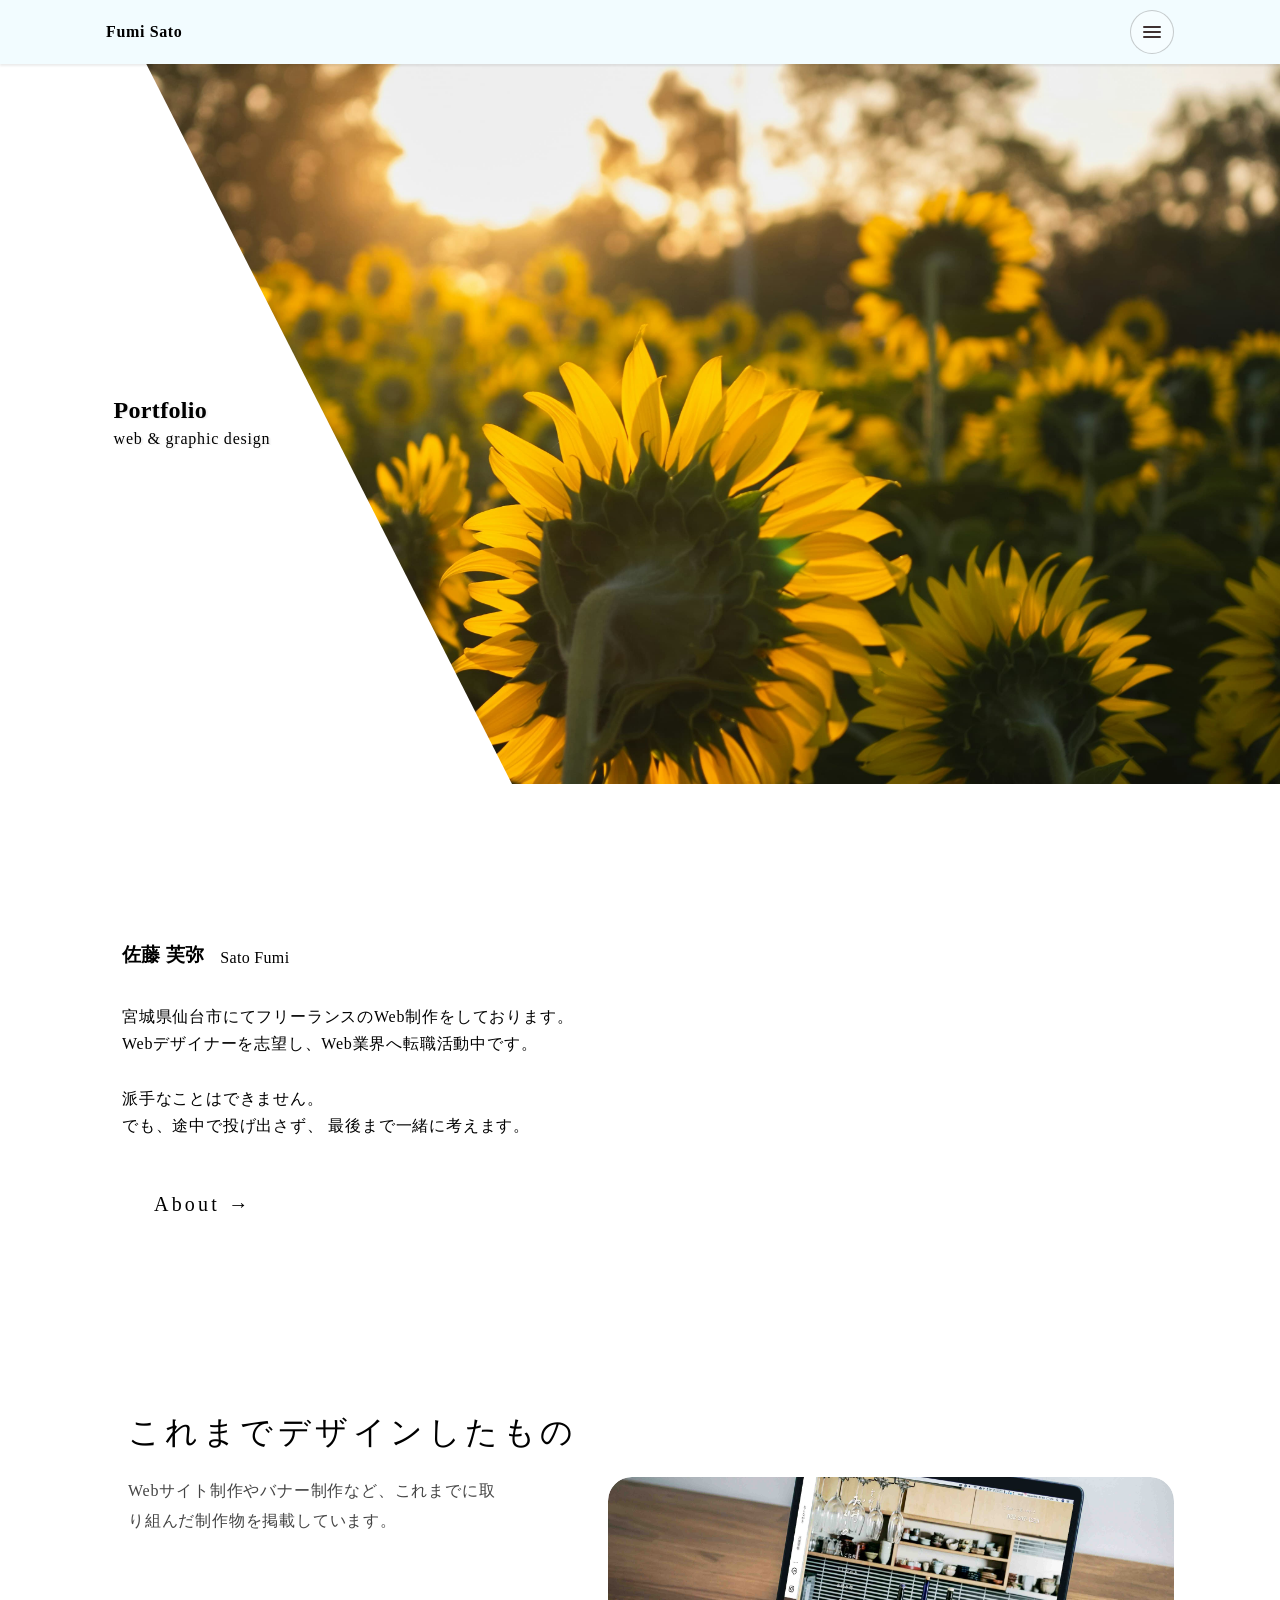
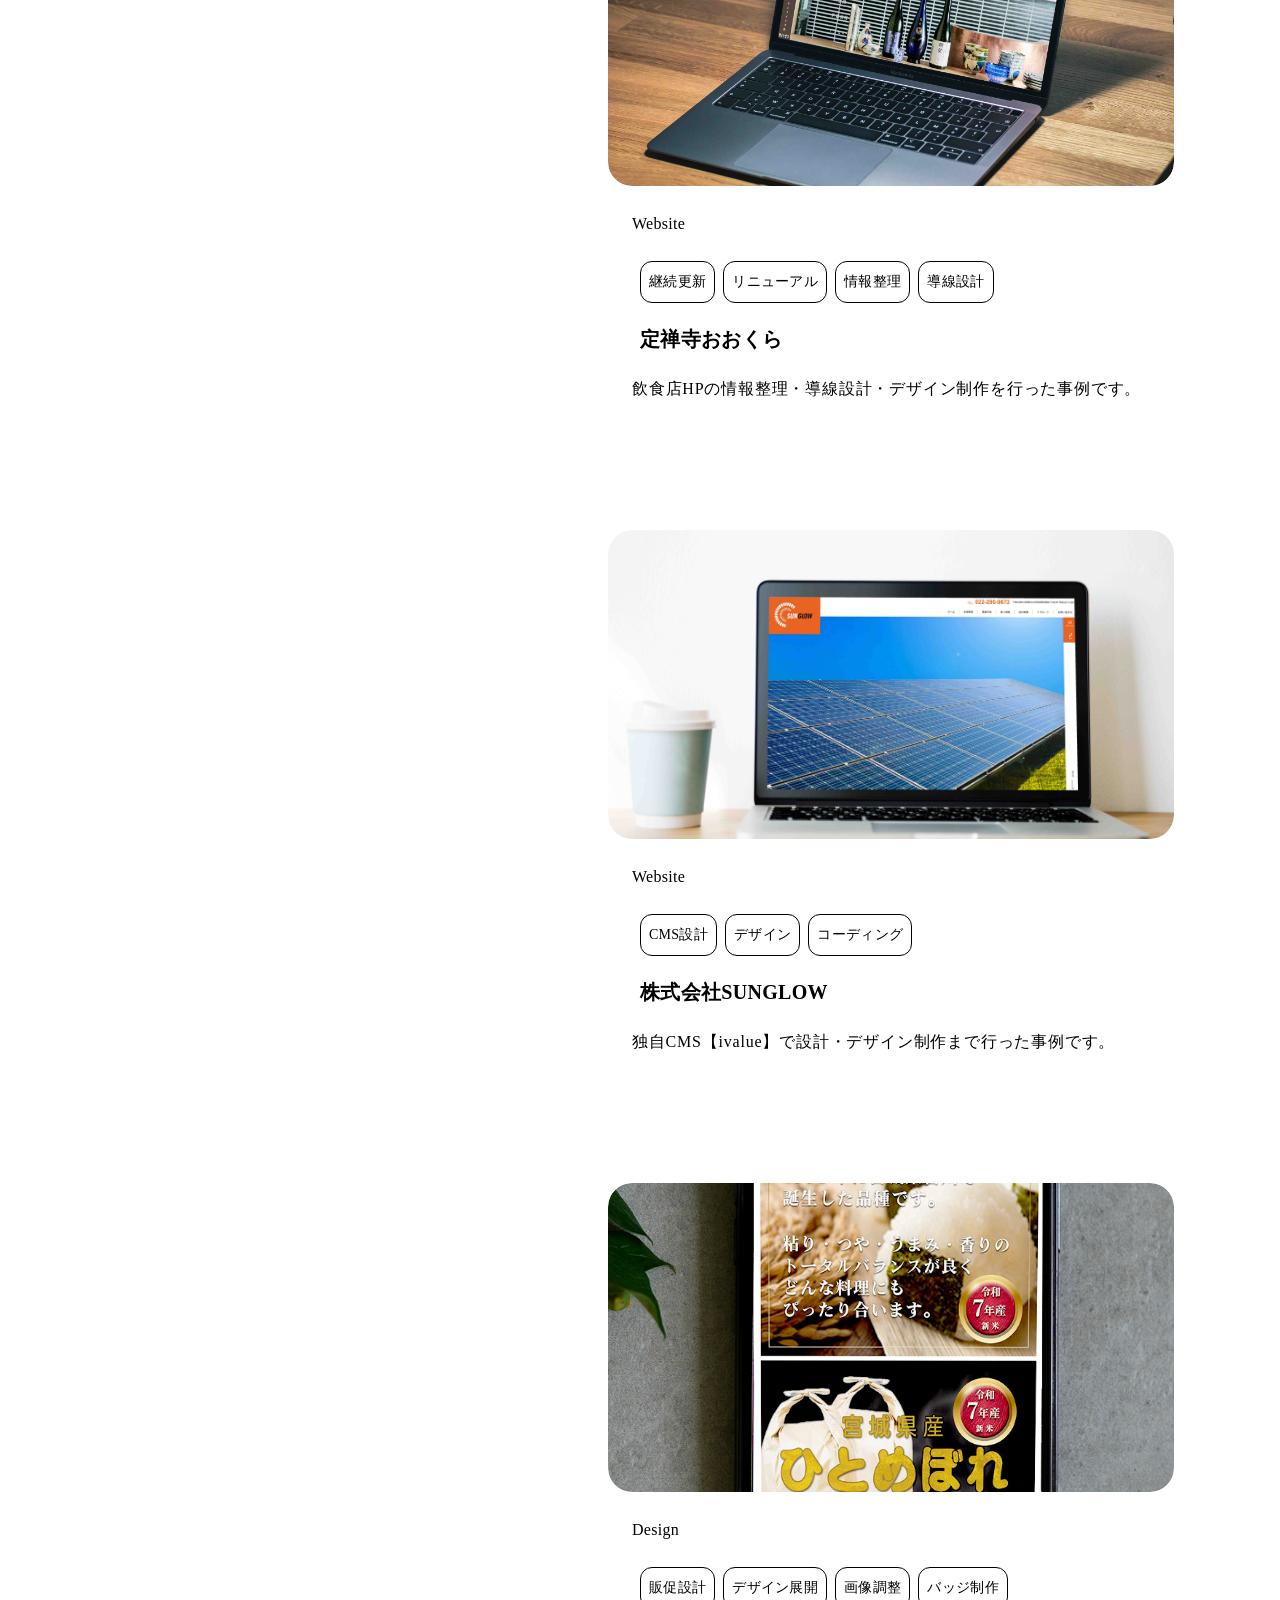
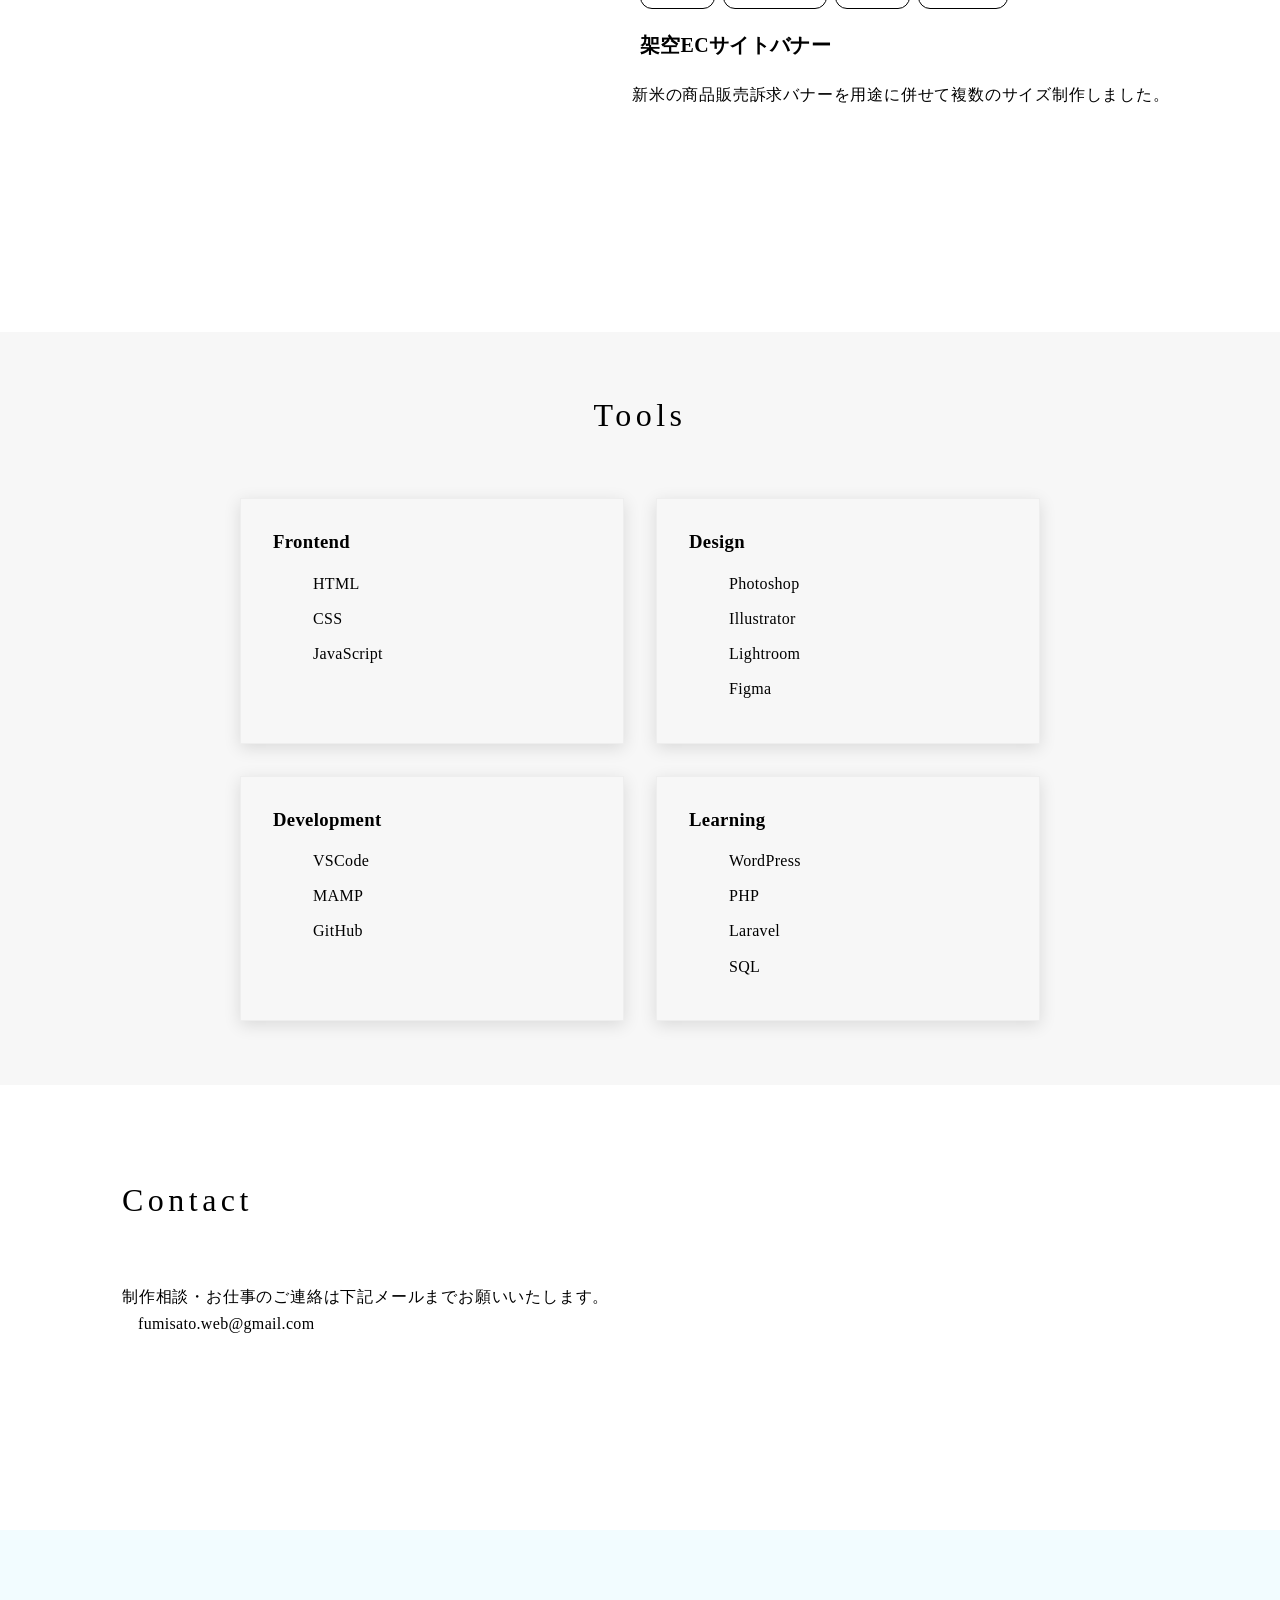
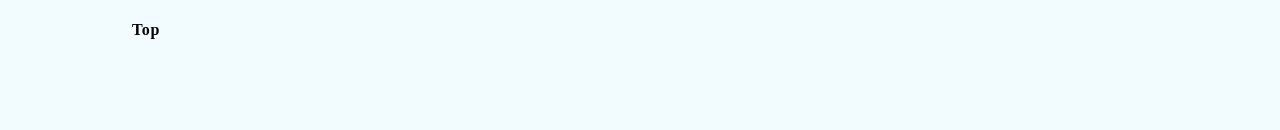
==== index.html @ 67df285d "20260405_feat_site-complete_review-phase" ====
<!DOCTYPE html>
<html>
  <head prefix="og: http://ogp.me">
    <meta charset="UTF-8" />
    <meta name="viewport" content="width=device-width, initial-scale=1" />

    <!-- OG -->
    <meta property="og:title" content="Fumi Sato | Portfolio" />
    <meta
      property="og:description"
      content="宮城県仙台市でフロントエンドを中心にWeb制作を行っています。HTML・CSS・JavaScriptによるサイト制作を承ります"
    />
    <meta property="og:type" content="website" />
    <meta property="og:image" content="https://example.com/img/ogp.jpg" />
    <meta property="og:url" content="https://example.com/" />
    <meta property="og:site_name" content="Fumi Sato Portfolio" />
    <meta property="og:locale" content="ja_JP" />

    <meta name="robots" content="index,follow" />
    <meta name="format-detection" content="telephone=no,address=no,email=no" />
    <meta http-equiv="X-UA-Compatible" content="IE=edge" />

    <!-- favicon -->
    <link
      rel="icon"
      type="image/png"
      sizes="32x32"
      href="/img/favicon-32.png"
    />
    <link
      rel="icon"
      type="image/png"
      sizes="48x48"
      href="/img/favicon-48.png"
    />
    <link
      rel="apple-touch-icon"
      sizes="180x180"
      href="/img/apple-touch-icon.png"
    />

    <!-- CSS -->
    <link rel="stylesheet" href="/shared/reset.css" />
    <link rel="stylesheet" href="/shared/common.css" />
    <link rel="stylesheet" href="/shared/style.css" />
    <link rel="stylesheet" href="/shared/about.css" />
    <link rel="stylesheet" href="/shared/work.css" />

    <title>Fumi Sato Portfolio | Web制作</title>
  </head>
  <body class>
    <!-- header -->
    <header class="header">
      <div class="container header__inner">
        <a class="header__name" href="/index.html">Fumi Sato</a>
        <button class="menu-btn" id="menuButton" aria-expanded="false">
          <span class="menu-icon" aria-hidden="true">
            <span></span><span></span><span></span>
          </span>
        </button>
      </div>
    </header>

    <div id="overlay" class="overlay" hidden></div>
    <nav id="siteDrawer" class="drawer" aria-hidden="true" hidden>
      <div class="drawer__title">Menu</div>
      <ul class="drawer__nav">
        <li><a href="/index.html">Top</a></li>
        <li><a href="/about.html">About</a></li>
        <li><a href="/index.html#works">Works</a></li>
        <li><a href="/index.html#tools">Tools</a></li>
        <li><a href="/index.html#contact">Contact</a></li>
        <li>
          <a
            href="https://github.com/Saf-sato/portfolio-site"
            target="_blank"
            rel="noreferrer"
            >GitHub</a
          >
        </li>
      </ul>
      <div class="drawer__meta">
        <a href="mailto:fumisato.web@gmail.com">fumisato.web@gmail.com</a>
      </div>
    </nav>

    <main>
      <!-- hero -->

      <section id="hero">
        <div class="hero__bg">
          <img
            class="parallax"
            data-animate="fade"
            src="/img/hero_1.jpg"
            alt=""
          />
        </div>

        <div class="hero__name" data-animate="fade">
          <h1>Portfolio</h1>
          <p>web & graphic design</p>
        </div>

        <div class="hero__script" aria-hidden="true">
          <svg
            class="hero__script-svg"
            viewBox="0 0 1200 260"
            xmlns="http://www.w3.org/2000/svg"
          >
            <path class="hero__script-path" d="YOUR_SVG_PATH" />
          </svg>
        </div>
      </section>
      <!-- <section id="hero">
        <div class="hero__bg">
          <img
            class="parallax"
            data-animate="fade"
            src="/img/hero_1.jpg"
            alt=""
          />
        </div>
        <div class="hero__name" data-animate="fade">
          <h1>Portfolio</h1>
          <p>web & graphic design</p>
          
        </div>
      </section> -->

      <!-- self -->
      <div class="container" data-animate="fade">
        <section id="self">
          <div class="self__name">
            <h3>佐藤 芙弥</h3>
            <span>Sato Fumi</span>
          </div>
          <div class="self__p">
            <div class="self__p1">
              <p>
                宮城県仙台市にてフリーランスのWeb制作をしております。<br />
                Webデザイナーを志望し、Web業界へ転職活動中です。
              </p>
            </div>
            <br />
            <div class="self__p2">
              <p>
                派手なことはできません。<br />でも、途中で投げ出さず、
                最後まで一緒に考えます。
              </p>
            </div>
            <a href="/about.html" class="next__button"
              ><span>About</span>
              <span class="next__button__arrow" aria-hidden="true"> →</span>
            </a>
          </div>
          <!-- <div class="self__area">
            <img class src="/img/self_1.jpg" alt="self" />
          </div> -->
        </section>
      </div>

      <!-- work -->
      <div class="container">
        <section id="works">
          <div class="works__inner">
            <div class="works__intro" data-animate="fade">
              <h2 class="works__title">これまで<br />デザインしたもの</h2>
              <p class="works__lead">
                Webサイト制作やバナー制作など、これまでに取り組んだ制作物を掲載しています。
              </p>
              <span class="works__span"></span>
              <!-- <a class="works__link" href="#">デザイン事例</a> -->
            </div>

            <div class="works__gallery">
              <div class="works__content" data-animate="fade">
                <a href="/works/hp-1.html" class="works__thumb"
                  ><div class="works__photo">
                    <img src="/img/works/hp-1_2.jpg" alt="thumbnailーhp-1" />
                  </div>
                </a>
                <div class="works__card">
                  <div>Website</div>
                  <ul>
                    <li>継続更新</li>
                    <li>リニューアル</li>
                    <li>情報整理</li>
                    <li>導線設計</li>
                  </ul>
                  <h3>定禅寺おおくら</h3>
                  <p>
                    飲食店HPの情報整理・導線設計・デザイン制作を行った事例です。
                  </p>
                </div>
              </div>

              <div class="works__content" data-animate="fade">
                <a href="/works/hp-2.html" class="works__thumb">
                  <div class="works__photo">
                    <img src="/img/works/hp-2_2.jpg" alt="thumbnailーhp-2" />
                  </div>
                </a>
                <div class="works__card">
                  <div>Website</div>
                  <ul>
                    <li>CMS設計</li>
                    <li>デザイン</li>
                    <li>コーディング</li>
                  </ul>
                  <h3>株式会社SUNGLOW</h3>
                  <p>
                    独自CMS【ivalue】で設計・デザイン制作まで行った事例です。
                  </p>
                </div>
              </div>

              <div class="works__content" data-animate="fade">
                <a href="/works/banner-1.html" class="works__thumb">
                  <div class="works__photo">
                    <img
                      src="/img/works/banner-1_5.jpg"
                      alt="thumbnailーbanner-1"
                    />
                  </div>
                </a>
                <div class="works__card">
                  <div>Design</div>

                  <ul>
                    <li>販促設計</li>
                    <li>デザイン展開</li>
                    <li>画像調整</li>
                    <li>バッジ制作</li>
                  </ul>
                  <h3>架空ECサイトバナー</h3>
                  <p>
                    新米の商品販売訴求バナーを用途に併せて複数のサイズ制作しました。
                  </p>
                </div>
              </div>
            </div>
          </div>
        </section>
      </div>
      <!-- tool -->
      <section id="tools" data-animate="fade">
        <h2 class="tools__title">Tools</h2>
        <ul class="tools__list">
          <li class="tools__item">
            <h3>Frontend</h3>
            <ul>
              <li>HTML</li>
              <li>CSS</li>
              <li>JavaScript</li>
            </ul>
          </li>

          <li class="tools__item">
            <h3>Design</h3>
            <ul>
              <li>Photoshop</li>
              <li>Illustrator</li>
              <li>Lightroom</li>
              <li>Figma</li>
            </ul>
          </li>

          <li class="tools__item">
            <h3>Development</h3>
            <ul>
              <li>VSCode</li>
              <li>MAMP</li>
              <li>GitHub</li>
            </ul>
          </li>

          <li class="tools__item">
            <h3>Learning</h3>
            <ul>
              <li>WordPress</li>
              <li>PHP</li>
              <li>Laravel</li>
              <li>SQL</li>
            </ul>
          </li>
        </ul>
      </section>
      <!-- ontact -->
      <div class="container" data-animate="fade">
        <section id="contact">
          <h2 class="contact__title">Contact</h2>
          <div class="contact__lead">
            <p>制作相談・お仕事のご連絡は下記メールまでお願いいたします。</p>
            <span></span>
            <a href="mailto:fumisato.web@gmail.com">fumisato.web@gmail.com</a>
          </div>
        </section>
      </div>
    </main>
    <!-- footer -->
    <footer id="footer">
      <div class="container footer__inner">
        <a class="header__name" href="#">Top</a>
      </div>
    </footer>
    <!-- JS -->
    <script src="https://ajax.googleapis.com/ajax/libs/jquery/3.7.1/jquery.min.js"></script>
    <script src="shared/main.js"></script>
  </body>
</html>
---- shared/common.css ----
/* ==================================
common
================================== */

a {
  color: inherit;
  text-decoration: none;
  text-underline-offset: 0.2em;
  transition: opacity 0.3s ease;
}

a:hover {
  opacity: 0.7;
}

:root {
  /* ------ Layout ------ */
  --container: 1100px;
  --gutter: 20px;

  /* ------ Color system ------ */
  --color-text: #444;
  --color-subtext: #666;
  --color-category: rgb(103, 103, 103);
  --color-bg: #ffffff;
  --color-footer: rgba(176, 235, 255, 0.166);
  --color-bg-shadow: rgba(0, 0, 0, 0.35);
  --color-bg-soft: #f7f7f7;
  --color-border: #2929293c;
  --color-accent: #4a80f6;
  --color-title: #f0f0f0;

  /* ------ Typography ------ */
  --fs-base: 16px;
  --lh-base: 1.7;
  --lh-tight: 1.2; /* 見出し用 */

  /* Font  scale */
  --fs-1: 12px;
  --fs-2: 14px;
  --fs-3: 16px;
  --fs-4: 20px;
  --fs-5: 24px;
  --fs-6: 32px;
  --fs-7: 40px;
  --fs-8: 48px;

  /* ------ Spacing scale ------ */
  --space-1: 8px;
  --space-2: 16px;
  --space-3: 24px;
  --space-4: 32px;
  --space-5: 48px;
  --space-6: 64px;
  --space-7: 80px;
  --space-8: 96px;
  --space-9: 160px;

  /* ------ Radius ------ */
  --radius-sm: 8px;
  --radius-md: 12px;
  --radius-lg: 24px;
  --radius-xl: 32px;

  /* ------ Shadow ----- */
  --shadow-sm: 0 2px 2px rgba(0, 0, 0, 0.08);
  --shadow-md: 0 5px 5px rgba(0, 0, 0, 0.08);
  --shadow-lg: 0 4px 16px rgba(0, 0, 0, 0.12);
  --shadow-xl: 0 5px 20px rgba(0, 0, 0, 0.24);
  --shadow-wh: 2px 1px 1px rgb(222 222 222 / 41%);
  /* ------ Z index ------ */
  --z-header: 50;
  --z-overlay: 80;
  --z-drawer: 90;
  --z-modal: 100;

  /* ------ Animation ------ */
  --drawer-w: min(78vw, 360px);
  --dur: 240ms; /* アニメーション時間（240ms） */
  --ease: cubic-bezier(0.2, 0.8, 0.2, 1);

  /* --- guide line --- */
  --guide-line: none;
  --guide-bg: none;
  /* --guide-line: rgb(54, 94, 180);
  --guide-bg: rgb(172, 240, 255); */
  /* border: solid 1px var(--guide-color); */
}

html {
  font-size: var(--fs-base);
  caret-color: transparent;
}

body {
  line-height: var(--lh-base);
  letter-spacing: 0.02em;
  -webkit-font-smoothing: antialiased;
}

section {
  margin-bottom: var(--space-8);
}

.container {
  width: min(100% - (var(--gutter) * 2), var(--container));
  margin-inline: auto;
  padding: 0 var(--space-2);
}

[class$="__title"] {
  font-weight: 100;
  font-size: var(--fs-6);
  letter-spacing: 0.14em;
  margin-bottom: var(--space-6);
}

h1,
h2,
h3,
h4 {
  line-height: var(--lh-tight);
  margin: 0;
}

p {
  margin: 0;
  letter-spacing: 0.05em;
}

img {
  box-shadow: var(--shadow-lg);
}

* {
  box-sizing: border-box;
}

#works,
#tools,
#contact {
  scroll-margin-top: var(--space-7);
}

/* ==================================
  Breakpoints
  Desktop First: 1024px / 768px
================================== */
/* --- タブレット: ～768px --- */
@media (max-width: 768px) {
  a {
    color: inherit;
    text-decoration: none;
    text-underline-offset: 0.2em;
    transition: opacity 0.3s ease;
  }

  a:hover {
    opacity: 0.7;
  }

  :root {
    /* ------ Layout ------ */
    --container: 100%;
    --gutter: 16px;

    /* ------ Color system ------ */
    --color-text: #444;
    --color-subtext: #666;
    --color-category: rgb(103, 103, 103);
    --color-bg: #ffffff;
    --color-footer: rgba(176, 235, 255, 0.166);
    --color-bg-shadow: rgba(0, 0, 0, 0.35);
    --color-bg-soft: #f7f7f7;
    --color-border: #2929293c;
    --color-accent: #4a80f6;
    --color-title: #f0f0f0;

    /* ------ Typography ------ */
    --fs-base: 16px;
    --lh-base: 1.7;
    --lh-tight: 1.2; /* 見出し用 */

    /* Font  scale */
    --fs-1: 12px;
    --fs-2: 14px;
    --fs-3: 16px;
    --fs-4: 20px;
    --fs-5: 24px;
    --fs-6: 32px;
    --fs-7: 40px;
    --fs-8: 48px;

    /* ------ Spacing scale ------ */
    --space-1: 8px;
    --space-2: 16px;
    --space-3: 24px;
    --space-4: 32px;
    --space-5: 48px;
    --space-6: 64px;
    --space-7: 80px;
    --space-8: 96px;
    --space-9: 160px;

    /* ------ Radius ------ */
    --radius-sm: 8px;
    --radius-md: 12px;
    --radius-lg: 24px;
    --radius-xl: 32px;

    /* ------ Shadow ----- */
    --shadow-sm: 0 2px 2px rgba(0, 0, 0, 0.08);
    --shadow-md: 0 5px 5px rgba(0, 0, 0, 0.08);
    --shadow-lg: 0 4px 16px rgba(0, 0, 0, 0.12);
    --shadow-xl: 0 5px 20px rgba(0, 0, 0, 0.24);
    /* ------ Z index ------ */
    --z-header: 50;
    --z-overlay: 80;
    --z-drawer: 90;
    --z-modal: 100;

    /* ------ Animation ------ */
    --drawer-w: min(78vw, 360px);
    --dur: 240ms; /* アニメーション時間（240ms） */
    --ease: cubic-bezier(0.2, 0.8, 0.2, 1);

    /* --- guide line --- */
    --guide-line: none;
    --guide-bg: none;
    /* --guide-line: rgb(54, 94, 180);
  --guide-bg: rgb(172, 240, 255); */
    /* border: solid 1px var(--guide-color); */
  }

  html {
    font-size: var(--fs-base);
    caret-color: transparent;
  }

  body {
    line-height: var(--lh-base);
    letter-spacing: 0.02em;
    -webkit-font-smoothing: antialiased;
  }

  section {
    margin-bottom: var(--space-8);
  }

  .container {
    margin-inline: auto;
    width: min(100% - (var(--gutter) * 2), var(--container));
    padding: 0;
  }

  h1,
  h2,
  h3,
  h4 {
    line-height: var(--lh-tight);
    margin: 0;
  }

  p {
    margin: 0;
    letter-spacing: 0.05em;
  }

  img {
    box-shadow: var(--shadow-lg);
  }

  * {
    box-sizing: border-box;
  }

  #works,
  #tools,
  #contact {
    scroll-margin-top: var(--space-7);
  }
}

/* ==================================
common next,back__button
================================== */
.next__button {
  display: flex;
  inline-size: max-content;
  /* margin: 0 auto;   真ん中寄せ解除  */
  align-items: center;
  gap: var(--space-1);
}

.next__button:hover {
  opacity: 0.7;
}

.next__button__arrow {
  display: inline-block;
  transition: transform 0.3s ease;
}

.next__button:hover .next__button__arrow {
  transform: translateX(4px);
}

.back__button {
  display: flex;
  inline-size: max-content;
  margin: 0 auto;
  align-items: center;
  gap: var(--space-1);
}

.back__button:hover {
  opacity: 0.7;
}

.back__button__arrow {
  display: inline-block;
  transition: transform 0.3s ease;
}

.back__button:hover .back__button__arrow {
  transform: translateX(-4px);
}

/* ==================================
common data-animate="fade"
================================== */

@keyframes fadeIn {
  from {
    opacity: 0;
    transform: translateY(0);
  }
  to {
    opacity: 1;
    transform: translateY(0);
  }
}

[data-animate="fade"] {
  opacity: 0;
  transition: opacity 1s ease;
  animation: fadeIn linear;
  animation-timeline: view();
  animation-range: entry 0% cover 35%;
  /* 先に出したい要素向け数値 →0% cover 10%;*/
}

[data-animate="fade"].is__show {
  opacity: 1;
}
/* ==================================
common --page-animation
================================== */

/* ==================================
header
================================== */
/* --- Header --- */
.header {
  position: sticky;
  top: 0;
  z-index: 50;
  background: rgba(176, 235, 255, 0.166);
  backdrop-filter: blur(10px);
  box-shadow: var(--shadow-sm);
}
.header__inner {
  display: flex;
  align-items: center;
  justify-content: space-between;
  height: var(--space-6);
}
.header__name {
  font-weight: 600;
  letter-spacing: 0.04em;
}

/* --- Hamburger button --- */
.menu-btn {
  display: inline-grid;
  place-items: center;
  width: 44px;
  height: 44px;
  border: 1px solid var(--color-border);
  border-radius: 100%;
  background: rgba(255, 255, 255, 0.3);
  cursor: pointer;
}

.menu-icon {
  position: relative;
  width: 18px;
  height: 12px;
}
.menu-icon span {
  position: absolute;
  left: 0;
  width: 100%;
  height: 2px;
  background: #3e3131;
  border-radius: 2px;
  transition: transform var(--dur) var(--ease), top var(--dur) var(--ease),
    opacity var(--dur) var(--ease);
}
.menu-icon span:nth-child(1) {
  top: 0;
}
.menu-icon span:nth-child(2) {
  top: 5px;
}
.menu-icon span:nth-child(3) {
  top: 10px;
}

/* --- Open state: hamburger -> X --- */
.is-open .menu-icon span:nth-child(1) {
  top: 5px;
  transform: rotate(45deg);
}
.is-open .menu-icon span:nth-child(2) {
  opacity: 0;
}
.is-open .menu-icon span:nth-child(3) {
  top: 5px;
  transform: rotate(-45deg);
}

/* --- Overlay --- */
.overlay {
  position: fixed;
  inset: 0;
  background: rgba(0, 0, 0, 0.35);
  opacity: 0;
  pointer-events: none;
  transition: opacity var(--dur) var(--ease);
  z-index: 80;
}
.overlay.is-open {
  opacity: 1;
  pointer-events: auto;
}

/* --- Drawer --- */
.drawer {
  display: flex;
  flex-direction: column;
  position: fixed;
  top: 0;
  right: 0;
  height: 100dvh;
  width: var(--drawer-w);
  background: #fff;
  transform: translateX(100%);
  transition: transform var(--dur) var(--ease);
  z-index: 90;
  padding: 20px 18px;
  gap: 18px;
}
.drawer.is-open {
  transform: translateX(0);
}
.drawer__title {
  color: rgba(0, 0, 0, 0.6);
}
.drawer__nav {
  display: grid;
  gap: 10px;
  padding: 0;
  margin: 0;
  list-style: none;
}
.drawer__nav a {
  display: block;
  padding: 10px 10px;
  border-radius: 12px;
}
.drawer__nav a:hover {
  background: rgba(0, 0, 0, 0.04);
}
.drawer__meta {
  margin-top: auto;
  padding-top: 14px;
  display: grid;
  gap: 10px;
  font-size: 14px;
  color: rgba(0, 0, 0, 0.75);
}

/* --- Scroll lock --- */
body.is-locked {
  overflow: hidden;
}

/* ==================================
footer
================================== */
#footer {
  display: block;
  position: relative;
  background: var(--color-footer);
  top: var(--space-9);
  margin: 0 auto;
  padding: 0 var(--space-8);
}
.footer__inner {
  display: flex;
  align-items: center;
  justify-content: space-between;
  height: 200px;
}
.footer__name {
  font-weight: 600;
  letter-spacing: 0.04em;
}
/* ====== タブレット: ～768px ====== */
@media (max-width: 768px) {
}
/* ====== モバイル横: ～480px ====== */
@media (max-width: 480px) {
  #footer {
    padding: 0 var(--space-3);
  }
}
---- shared/style.css ----
/* ==================================
hero
================================== */
#hero {
  position: relative;
  height: 80vh;
  overflow: hidden;
  clip-path: border-box;
  margin-bottom: calc(var(--space-8) + var(--space-6));
}

.hero__bg {
  position: absolute;
  inset: 0;
  z-index: -1;
}

.hero__bg img {
  width: 100%;
  height: 100%;
  object-fit: cover;
  /* hero画像の差替時：位置調整項目 */
  object-position: calc(100% - 0px) calc(55% - 10px);
  clip-path: polygon(0 -40%, 100% 0%, 100% 100%, 40% 100%);
}

.hero__name {
  position: absolute;
  mix-blend-mode: soft-light;
  top: 50%;
  left: 15%;
  transform: translate(-50%, -50%);
  text-shadow: var(--shadow-wh);
}

/* ====== タブレット: ～768px ====== */
@media (max-width: 768px) {
  .hero__name {
    left: 22%;
  }
}
/* ====== モバイル横: ～480px ====== */
@media (max-width: 480px) {
  .hero__name {
    left: 30%;
  }
}
/* ====== モバイル縦: ～360px ====== */
@media (max-width: 360px) {
  .hero__name {
    left: 30%;
  }
}

/* ==================================
self
================================== */
#self {
  position: relative;
  width: 100%;
  margin-bottom: calc(var(--space-8) + var(--space-6));
  padding: 0 var(--space-2);
}

.self__name {
  display: flex;
  margin-bottom: var(--space-4);
}
.self__name span {
  margin-left: var(--space-2);
}

.self__p {
  margin-bottom: var(--space-6);
}
.self__p a {
  display: block;
  position: relative;
  letter-spacing: 0.16em;
  font-size: var(--fs-4);
  left: var(--space-4);
  margin-top: var(--space-5);
}

.self__space {
  margin-bottom: var(--space-4);
}

.self__area {
  position: relative;
}
.self__area img {
  object-fit: cover;
  width: 100%;
  height: 40vh;
  border-radius: var(--radius-lg);
  box-shadow: var(--shadow-md);
}
/* .self__p {
  letter-spacing: 0.2rem;
} */

/* ====== タブレット: ～768px ====== */
@media (max-width: 768px) {
  #self {
    padding: 0 var(--space-6);
  }
}
/* ====== モバイル横: ～480px ====== */
@media (max-width: 480px) {
  #self {
    padding: 0 var(--space-1);
  }
}
/* ====== モバイル縦: ～360px ====== */
@media (max-width: 360px) {
}
/* ==================================
work
================================== */
#works {
  display: block;
  top: var(--space-5);
}

.works__inner {
  display: grid;
  grid-template-columns: 44% minmax(0, 1fr);
  align-items: start;
  border: solid 1px var(--guide-line);
}

/* --- PC left sticky --- */
.works__intro {
  position: sticky;
  top: var(--space-8);
  animation-range: entry 0% cover 10%;
  /* works__galleryとの幅を要調整 */
  margin-top: var(--space-4);
  left: 10vw;
  z-index: 10;
  isolation: isolate;
}

.works__title {
  padding: 0;
  border: solid 1px var(--guide-line);
  margin: 0;
  white-space: nowrap;
}
.works__title br {
  display: none;
}

.works__lead {
  display: block;
  font-size: calc(4px+ (var(--space-1)));
  line-height: 1.9;
  color: var(--color-text);
  margin-top: var(--space-3);
  border: solid 1px var(--guide-line);
  padding-right: var(--space-8);
}

/* デザイン事例 */
/* .works__link {
  display: inline-flex;
  align-items: center;
  width: fit-content;
  font-size: var(--fs-2);
  line-height: 1;
  text-decoration: none;
  color: inherit;
  padding-bottom: 4px;
  border-bottom: 1px solid #111;
} */

/* --- PC right  --- */
.works__gallery {
  position: relative;
  display: grid;
  grid-template-rows: repeat(4, auto);
  column-gap: 1.5em;
  gap: var(--space-6);
  margin-top: var(--space-8);
  margin-left: var(--space-4);
  z-index: 1;
}

.works__content {
  box-sizing: border-box;
  border: solid 1px var(--guide-line);
  margin-bottom: var(--space-6);
}

.works__thumb {
  display: block;
  text-decoration: none;
  color: inherit;
  font-size: var(--fs-2);
  line-height: 1.6;
}
.works__photo {
  width: 100%;
  overflow: hidden;
  border-radius: var(--radius-lg);
}
.works__content img {
  object-position: center;
  object-fit: cover;
  overflow: hidden;
  margin: 0 auto;
  box-shadow: var(--shadow-md);
  border-radius: var(--radius-lg);
  transition: transform 0.5s ease, opacity 0.4s ease;
  aspect-ratio: 550 / 300;
  width: 100%;
}
.works__photo img {
  width: 100%;
  height: 100%;
  display: block;
  object-fit: cover;
  object-position: center;
  box-shadow: var(--shadow-md);
  transition: transform 0.5s ease, opacity 0.4s ease;
}
.works__content span {
  display: block;
  height: var(--space-4);
}

.works__content a:hover img {
  opacity: 1;
}

.works__card {
  display: flex;
  flex-direction: column;
  position: relative;
  gap: var(--space-3);
  margin-left: var(--space-3);
  margin-top: var(--space-3);
  border: solid 1px var(--guide-line);
}

.works__card h3 {
  font-size: var(--fs-4);
  margin-left: var(--space-1);
}

.works__card ul {
  font-size: var(--fs-2);
  display: flex;
  list-style: none;
  margin: 0;
  padding: 0;
}
.works__card li {
  padding: var(--space-1);
  margin-left: var(--space-1);
  border: solid 1px;
  border-radius: var(--radius-md);
  display: block;
  width: max-content;
}

/* ====== タブレット: ～768px ====== */
@media (max-width: 768px) {
  .works__inner {
    display: flex;
    grid-template-columns: none;
    flex-direction: column;
    align-items: center;
  }
  .works__intro {
    position: inherit;
    display: contents;
  }
  .works__title {
    white-space: break-spaces;
  }
  .works__lead {
    padding-right: 0;
  }
  .works__span {
    display: block;
    margin-bottom: var(--space-6);
  }

  /* --- PC right  --- */
  .works__gallery {
    margin-left: 0;
    margin-top: var(--space-5);
  }
  .works__content img {
    max-height: 300px;
  }
  .works__card {
    padding-right: var(--space-3);
  }
}

/* ====== モバイル横: ～480px ====== */
@media (max-width: 480px) {
  .works__inner {
    display: flex;
    grid-template-columns: none;
    flex-direction: column;
    align-items: baseline;
  }
  .works__title br {
    display: block;
  }
  .works__gallery {
    margin: 0 auto;
    margin-left: 0;
    gap: var(--space-8);
  }
  .works__card li {
    padding: 4px;
    border-radius: var(--radius-sm);
  }
  .works__card ul {
    display: grid;
    grid-template-columns: minmax(70px, 1fr) minmax(80px, 3fr);
    justify-items: baseline;
    gap: 4px 8px;
    padding: 0;
    margin: 0;
    list-style: none;
  }
  .works__thumb {
    margin: 0 var(--space-2);
  }
  .works__content {
    margin-bottom: 0;
  }
}

/* ====== モバイル縦: ～360px ====== */
@media (max-width: 360px) {
  .works__photo {
    width: 100%;
    aspect-ratio: 4 / 3;
    overflow: hidden;
    border-radius: 12px;
  }

  .works__photo img {
    width: 100%;
    height: 100%;
    display: block;
    object-fit: cover;
  }

  .works__card ul {
  }
  .works__card li {
    padding: 4px;
  }
}

/* ===============================
Tools
=============================== */
#tools {
  background-color: var(--color-bg-soft);
  padding: var(--space-6) 0;
  display: block;
}

.tools__list {
  display: grid;
  grid-template-columns: repeat(2, 1fr);
  gap: var(--space-4);
  max-width: 800px;
  margin: 0 auto;
  padding: 0;
  list-style: none;
}

.tools__title {
  text-align: center;
  animation-range: entry 0% cover 10%;
}

.tools__item {
  border: 1px solid #eee;
  box-shadow: var(--shadow-lg);
  padding: var(--space-4);
}

.tools__item h3 {
  font-weight: 600;
  margin-bottom: var(--space-2);
}

.tools__item ul {
  list-style: none;
}

.tools__item li {
  margin-bottom: var(--space-1);
}
/* ====== タブレット: ～768px ====== */
@media (max-width: 768px) {
  .tools__list {
    margin: 0 auto;
    min-width: 300px;
    padding: 0 var(--space-4);
  }
}
/* ====== モバイル横: ～480px ====== */
@media (max-width: 480px) {
  .tools__list {
    display: flex;
    flex-direction: column;
    gap: var(--space-3);
    margin: 0 auto;
    padding: var(--space-5);
  }
  .tools__item ul {
    padding-left: var(--space-1);
  }

  .tools__item h3,
  .tools__item li {
    margin-left: var(--space-3);
  }
}

/* ==================================
contact
================================== */
#contact {
  padding: 0 var(--space-2);
  margin-bottom: var(--space-4);
}
.contact__lead a {
  position: relative;
  left: var(--space-2);
}

/* ====== タブレット: ～768px ====== */
@media (max-width: 768px) {
  #contact {
    margin: 0 auto;
    min-width: 300px;
    padding: 0 var(--space-4);
  }
}
---- shared/about.css ----
/* ==================================
about
================================== */

#about {
  position: relative;
  overflow: hidden;
  margin-top: var(--space-9);
}
.about__title {
  border: solid 1px var(--guide-line);
  text-align: center;
}

.about__bg {
  display: grid;
  max-height: max-content;
  padding-bottom: calc(var(--space-6) + var(--space-9));
  border: solid 1px var(--guide-line);
  gap: var(--space-3);
  grid-auto-flow: column;
  justify-content: space-evenly;
}

.about__bg img {
  position: relative;
  box-shadow: var(--shadow-md);
  border-radius: var(--radius-sm);
  border: solid 1px var(--guide-line);
  width: 330px;
  max-height: 400px;
  object-fit: cover;
}

.about__name {
  display: block;
  padding: 0 var(--space-4);
  text-align: -webkit-auto;
  /* __title css引用 */
  font-weight: 100;
  font-size: var(--fs-6);
  letter-spacing: 0.14em;
  margin-bottom: var(--space-4);
}

.about__p {
  display: block;
  padding: 0 var(--space-4);
  margin-bottom: var(--space-7);
  text-align: -webkit-auto;
}

.about__p p {
  line-height: 1.9; /*!! */
}
.about__area {
  position: relative;
  overflow: hidden;
  min-height: 35vh;
  width: 100%;
  margin-top: var(--space-9);
}

.about__area img {
  position: absolute;
  bottom: -15%;
  left: 0;
  width: 100%;
  height: 160%;
  object-fit: cover;
  transform: translateY(0);
  will-change: transform;
}

.about__i {
  display: block;
  padding: 0 var(--space-4);
  margin: 0 var(--space-4);
  margin-top: var(--space-9);
  margin-bottom: var(--space-7);
  text-align: -webkit-auto;
}
.about__like {
  text-align: justify;
  /* __title css引用 */
  font-weight: 100;
  font-size: var(--fs-6);
  letter-spacing: 0.14em;
  margin-bottom: var(--space-4);
}
/* like images */
.about__list {
  display: grid;
  grid-auto-flow: dense;
  grid-template-columns: repeat(3, 1fr);
  max-width: 1300px;
  gap: var(--space-3);
  margin-inline: auto;
  padding: 0 var(--space-6);
}

.about__item {
  position: relative;
  overflow: hidden;
}
.about__item img {
  display: block;
  width: 100%;
  height: 100%;
  object-fit: cover;
}

/* overlay */
.about__overlay {
  position: absolute;
  inset: 0;
  display: grid;
  place-items: center;
  font-size: var(--fs-7);
  font-weight: 200;
  letter-spacing: var(--fs-2);
  background: var(--color-bg-shadow);
  color: var(--color-title);
  padding: var(--space-2);
  opacity: 0;
  transition: opacity 0.3s ease;
}

.about__item:hover .about__overlay {
  opacity: 1;
}

/* image size */
.square {
  grid-column: span 1;
  grid-row: span 1;
}

/* 1 × 2 */
.portrait {
  grid-column: span 1;
  grid-row: span 2;
}

/* 2 × 1 */
.landscape {
  grid-column: span 2;
  grid-row: span 1;
}

/* 2 × 2 */
.large {
  grid-column: span 1;
  grid-row: span 2;
}

/* ====== タブレット: ～768px ====== */
@media (max-width: 768px) {
  .about__name {
    padding: 0 var(--space-4);
    margin-bottom: var(--space-4);
  }

  .about__like {
    text-align: justify;
  }

  .about__overlay {
    font-size: var(--fs-4);
    font-weight: 200;
    letter-spacing: var(--fs-1);
  }
}

/* ====== モバイル横: ～480px ====== */
@media (max-width: 480px) {
  .about__name {
    padding: 0 var(--space-2);
  }
  .about__p {
    padding: 0 var(--space-2);
  }
  .about__i {
    margin: 0 0;
    margin-top: var(--space-9);
    margin-bottom: var(--space-7);
  }
  .about__list {
    gap: var(--space-2);
    padding: 0 var(--space-2);
  }
  .about__overlay {
    font-weight: 200;
    letter-spacing: 0.3em;
    padding: var(--space-1);
  }
}
/* ====== モバイル縦: ～360px ====== */
@media (max-width: 360px) {
}
---- shared/work.css ----
/* ==================================
work --wrapper 
================================== */
#work {
  position: relative;
  overflow: hidden;
  margin-top: var(--space-9);
  margin-bottom: var(--space-6);
}
#work span {
  display: block;
  height: var(--space-6);
  border: solid 1px var(--guide-line);
}

/* --- overview --- */
.work__wrapper {
  display: flex;
  justify-content: space-around;
  gap: var(--space-7);
  border: solid 1px var(--guide-line);
}

.work__left img {
  display: block;
  margin-inline: auto;
  box-shadow: none;
  min-width: 500px;
  border-radius: var(--radius-md);
}
.work__left h2 {
  text-align: center;
}

.work__right {
  min-width: 400px;
  padding-right: var(--space-3);
}
.work__right dl {
  display: grid;
  grid-template-columns: 180px 1fr;
  margin: 0 auto;
  margin-top: var(--space-5);
  margin-bottom: var(--space-4);
}

.work__right dt,
.work__right dd {
  margin: 0;
  padding: var(--space-3) 0;
  border-bottom: 1px solid var(--color-border);
}
.work__right dt {
  font-weight: 600;
  padding-left: var(--space-2);
}
.work__right dd {
  line-height: 1.8;
}

.work__right p {
  margin: 0 auto;
  margin-bottom: var(--space-3);
}

.work__category {
  font-size: var(--fs-2);
  color: var(--color-category);
  line-height: 1;
  padding-left: var(--space-2);
  opacity: 0.8;
}

/* ======= tablet/sp境界 =======*/
@media (max-width: 768px) {
  #work {
    position: relative;
    overflow: hidden;
    margin-bottom: var(--space-4);
  }
  .work__title {
    margin-bottom: var(--space-1);
  }
  .work__wrapper {
    align-items: center;
    gap: var(--space-4);
  }
  .work__left img {
    min-width: 370px;
  }

  .work__right dl {
    grid-template-columns: 160px 1fr;
  }
  .work__right dt,
  .work__right dd {
    padding: var(--space-2) 0;
  }
}

/* ====== モバイル横: ～480px ====== */
@media (max-width: 480px) {
  .work__wrapper {
    flex-direction: column;
  }
  .work__right {
    min-width: 0cap;
  }
  .work__right dt,
  .work__right dd {
    padding: var(--space-2) var(--space-4);
  }
}

/* ======= tablet/sp境界 =======*/
/* @media (max-width: 768px) {
  #work {
    margin-bottom: var(--space-4);
  }
  .work__title {
    padding: 0 var(--space-4);
  }

  .work__left img {
            min-width: inherit;
    max-height: 400px;
    } */
/* --- overview ---
  .work__wrapper {
    gap: var(--space-3);
  }
  .work__right {
    min-width: 300px;
    padding-right: var(--space-3);
  }

  .work__right dl {
    grid-template-columns: 130px 1fr;
  }
  .work__right dt,
  .work__right dd {
    padding: var(--space-2) 0;
  }
  .work__right span {
    display: none;
  }

  .work__wrapper {
    flex-direction: column;
    justify-content: flex-start;
    gap: var(--space-4);
  }

  .work__left img {
    height: auto;
    max-height: none;
  }
} */
/* ==================================
work --comment
================================== */

.comment__wrapper {
  display: block;
  border: solid 1px var(--guide-line);
  margin-bottom: var(--space-5);
}
.comment__list {
  display: flex;
  list-style: none;
  margin-bottom: var(--space-5);
}
.comment__list li {
  padding: 4px 8px;
  margin-left: var(--space-2);
  border: solid 1px;
  border-radius: var(--radius-md);
  display: block;
  width: max-content;
}

.comment__url {
  display: inline-flex;
  align-items: center;
  font-size: var(--fs-2);
  color: var(--color-subtext);
  line-height: 1;
  margin-left: var(--space-2);
  margin-bottom: var(--space-4);
}
/* ======= tablet/sp境界 =======*/
@media (max-width: 768px) {
  #comment {
    margin-bottom: var(--space-9);
  }
  .comment__wrapper {
    padding: 0 var(--space-2);
  }
  .comment__list li {
    margin-left: 0;
  }
}

/* ====== モバイル横: ～480px ====== */
@media (max-width: 480px) {
  .comment__list {
    display: grid;
    gap: 4px 8px;
    grid-template-columns: repeat(3, minmax(0, 1fr));
    padding: 0;
    justify-items: center;
  }
  .comment__wrapper h3 {
    font-size: var(--fs-4);
  }
}

/* ==================================
work --image
================================== */
.image__list {
  position: relative;
  top: var(--space-4);
  list-style: none;
  padding: none;

  display: flex;
  padding: 0 15vw;
  object-position: center;
  /* object-fit: none; */
  justify-content: center;
}
.image__list li {
  display: flex;
  justify-content: center;
  margin-bottom: var(--space-4);
}

.image__list li img {
  display: block;
  object-fit: cover;
  box-shadow: var(--shadow-xl);
  border-radius: var(--radius-lg);
  max-width: 100%;
  height: auto;
}

.image__list span {
  display: block;
  height: 100px;
}
/* ======= tablet/sp境界 =======*/
@media (max-width: 768px) {
}
/* ==================================
work --story
================================== */
.story__title {
  display: flex;
  font-size: var(--fs-4);
}
.story__list {
  display: grid;
}
.story__item {
  display: flex;
  flex-direction: row;
  justify-content: flex-start;
  align-items: baseline;
  margin-bottom: var(--space-5);
}

.story__item h4 {
  min-width: 200px;
}
/* ======= tablet/sp境界 =======*/
@media (max-width: 768px) {
  #story {
    padding: 0 var(--space-2);
  }
  .story__item {
    flex-direction: column;
  }
  .story__item h4 {
    font-size: var(--fs-4);
    margin-bottom: var(--space-2);
    padding-left: var(--space-1);
  }
}
/* ==================================
work --user
================================== */
.user__title {
  display: flex;
  font-size: var(--fs-4);
}

.user__list {
  display: grid;
}
.user__item {
  display: flex;
  flex-direction: row;
  justify-content: flex-start;
  align-items: baseline;
  margin-bottom: var(--space-5);
}

.user__item h4 {
  min-width: 200px;
}
/* ======= tablet/sp境界 =======*/
@media (max-width: 768px) {
  #user {
    padding: 0 var(--space-2);
  }
  .user__item {
    flex-direction: column;
  }
  .user__item h4 {
    font-size: var(--fs-4);
    margin-bottom: var(--space-2);
    padding-left: var(--space-1);
  }
}
/* ==================================
work --wire
================================== */
.wire__title {
  display: flex;
  font-size: var(--fs-4);
}
.wire__list {
  display: flex;
  list-style: none;
  justify-items: center;
  grid-auto-flow: column;
  justify-content: center;
  gap: var(--space-2);
}

.wire__list li {
  overflow: hidden;
  padding: var(--space-2);
}

.wire__list img {
  display: block;
  width: 100%;
  height: auto;
  object-fit: cover;
}

.wire__list li:nth-child(2) img {
  max-width: 500px;
}
/* ======= tablet/sp境界 =======*/
@media (max-width: 768px) {
  .wire__title {
    padding: 0 var(--space-4);
  }
  .wire__list {
    padding: 0;
  }
}
/* ==================================
work-common CheckMark
================================== */
.checkmark {
  padding-left: var(--space-4);
  position: relative;
}

.checkmark:before,
.checkmark:after {
  content: "";
  display: block;
  position: absolute;
}
.checkmark:before {
  width: var(--space-3);
  height: var(--space-3);
  border-radius: var(--space-3);
  background: #ffffff;
  border: 1px solid #000000;
  left: 0;
  top: 3px;
}
.checkmark:after {
  border-left: 2px solid #000000;
  border-bottom: 2px solid #000000;
  width: var(--space-3);
  height: var(--space-1);
  -webkit-transform: rotate(-45deg);
  transform: rotate(-45deg);
  left: 5px;
  top: 6px;
}
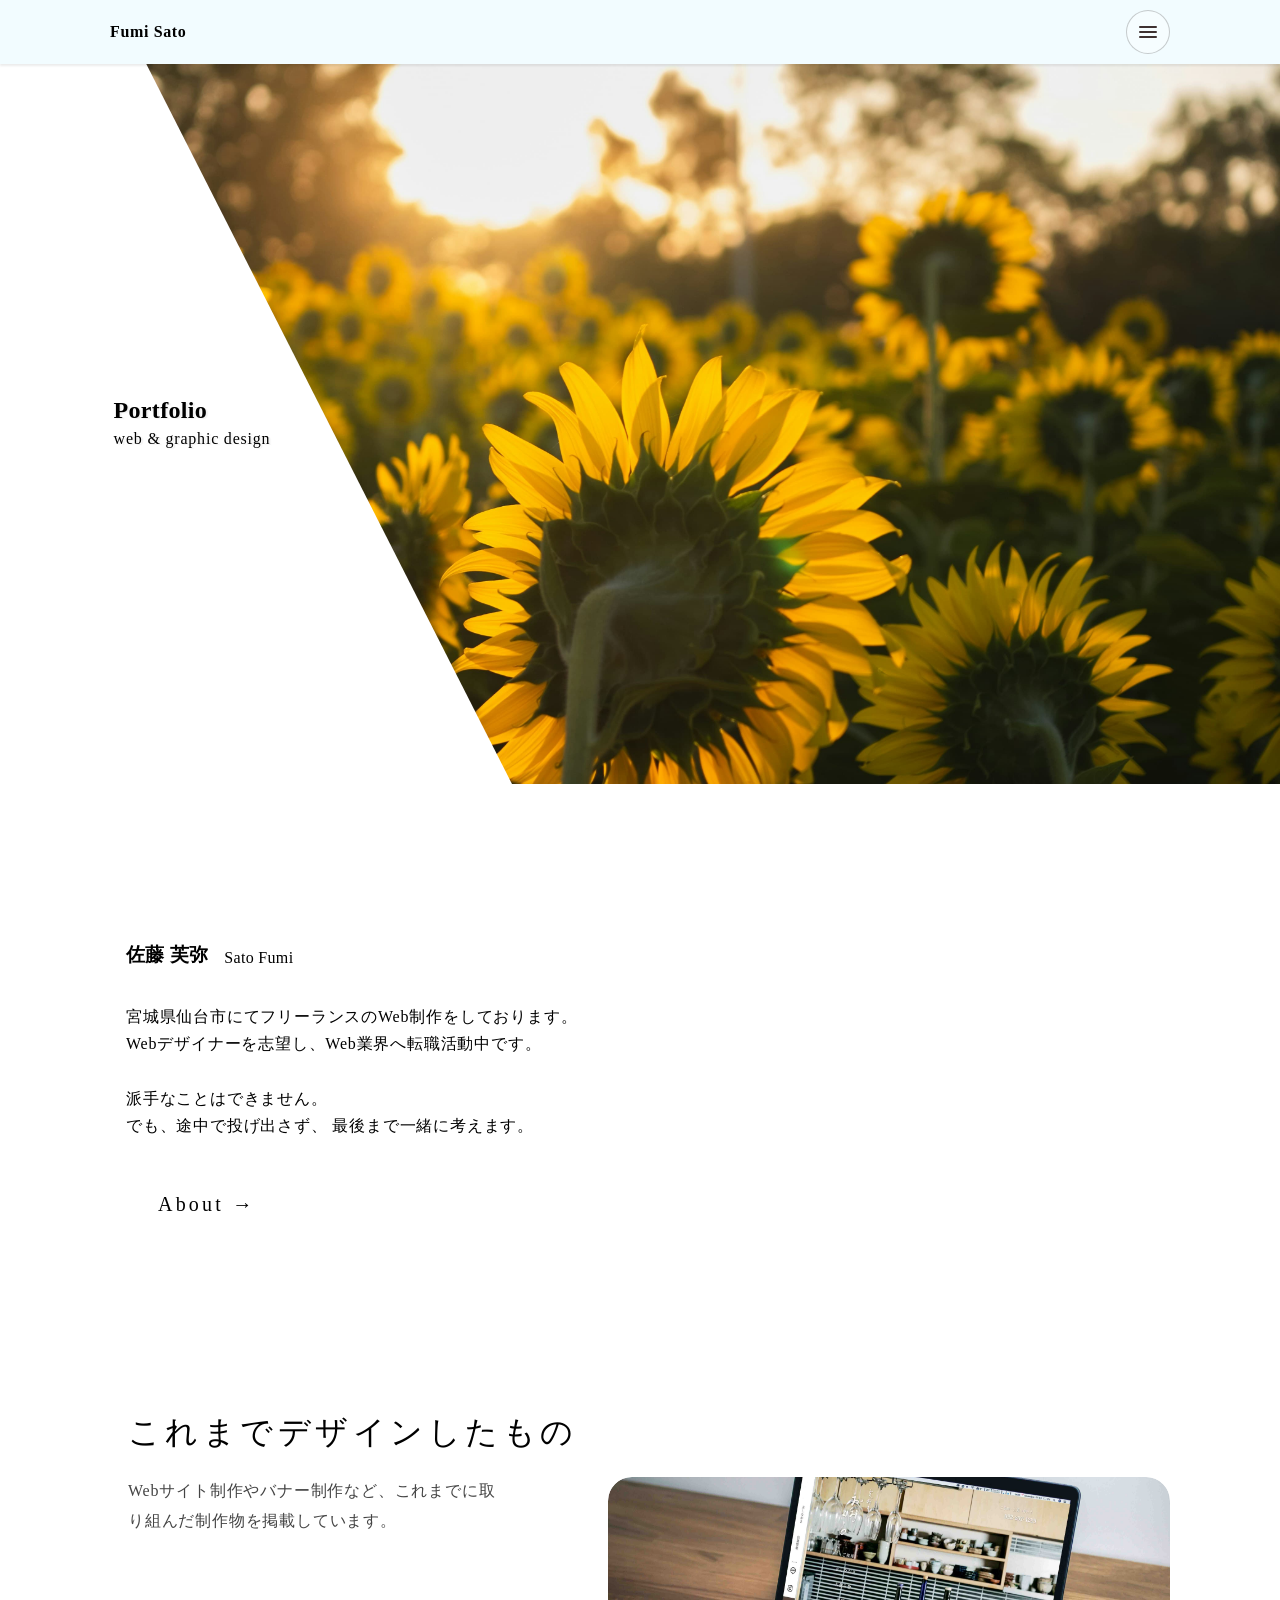
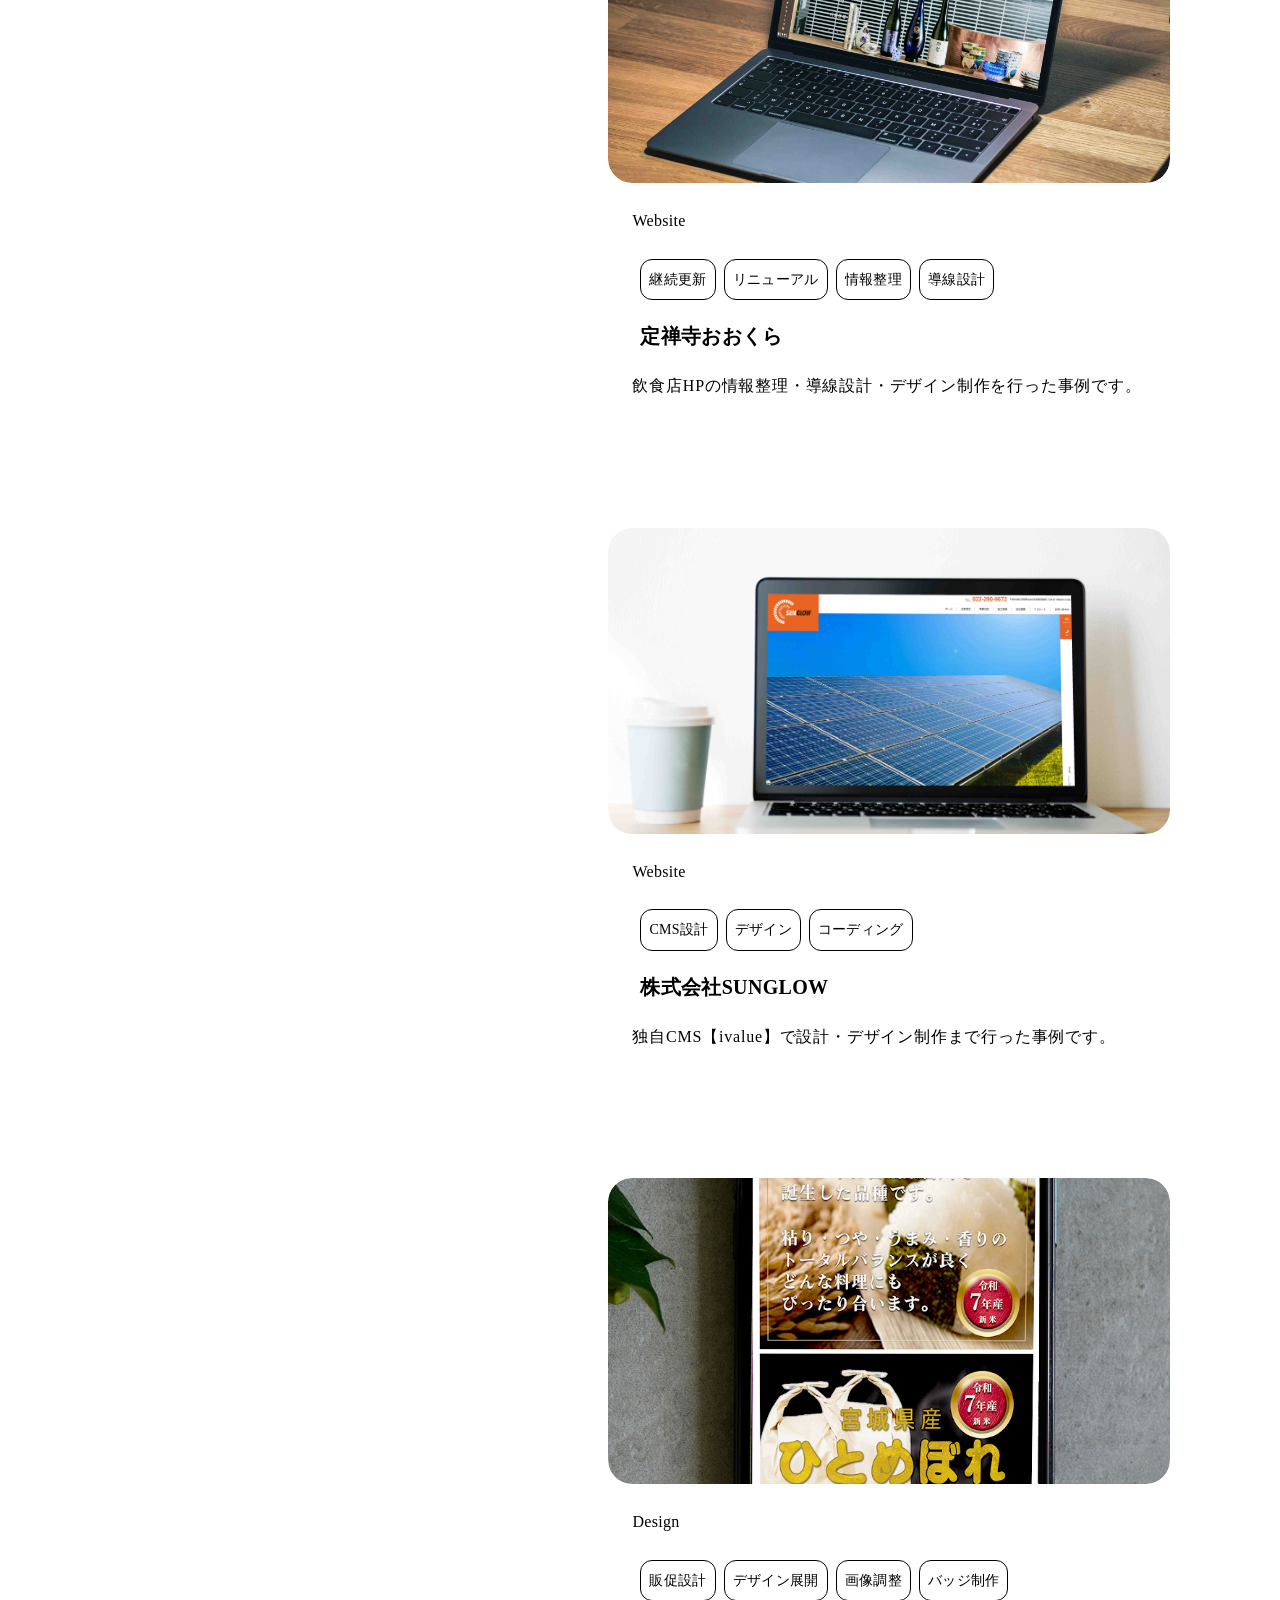
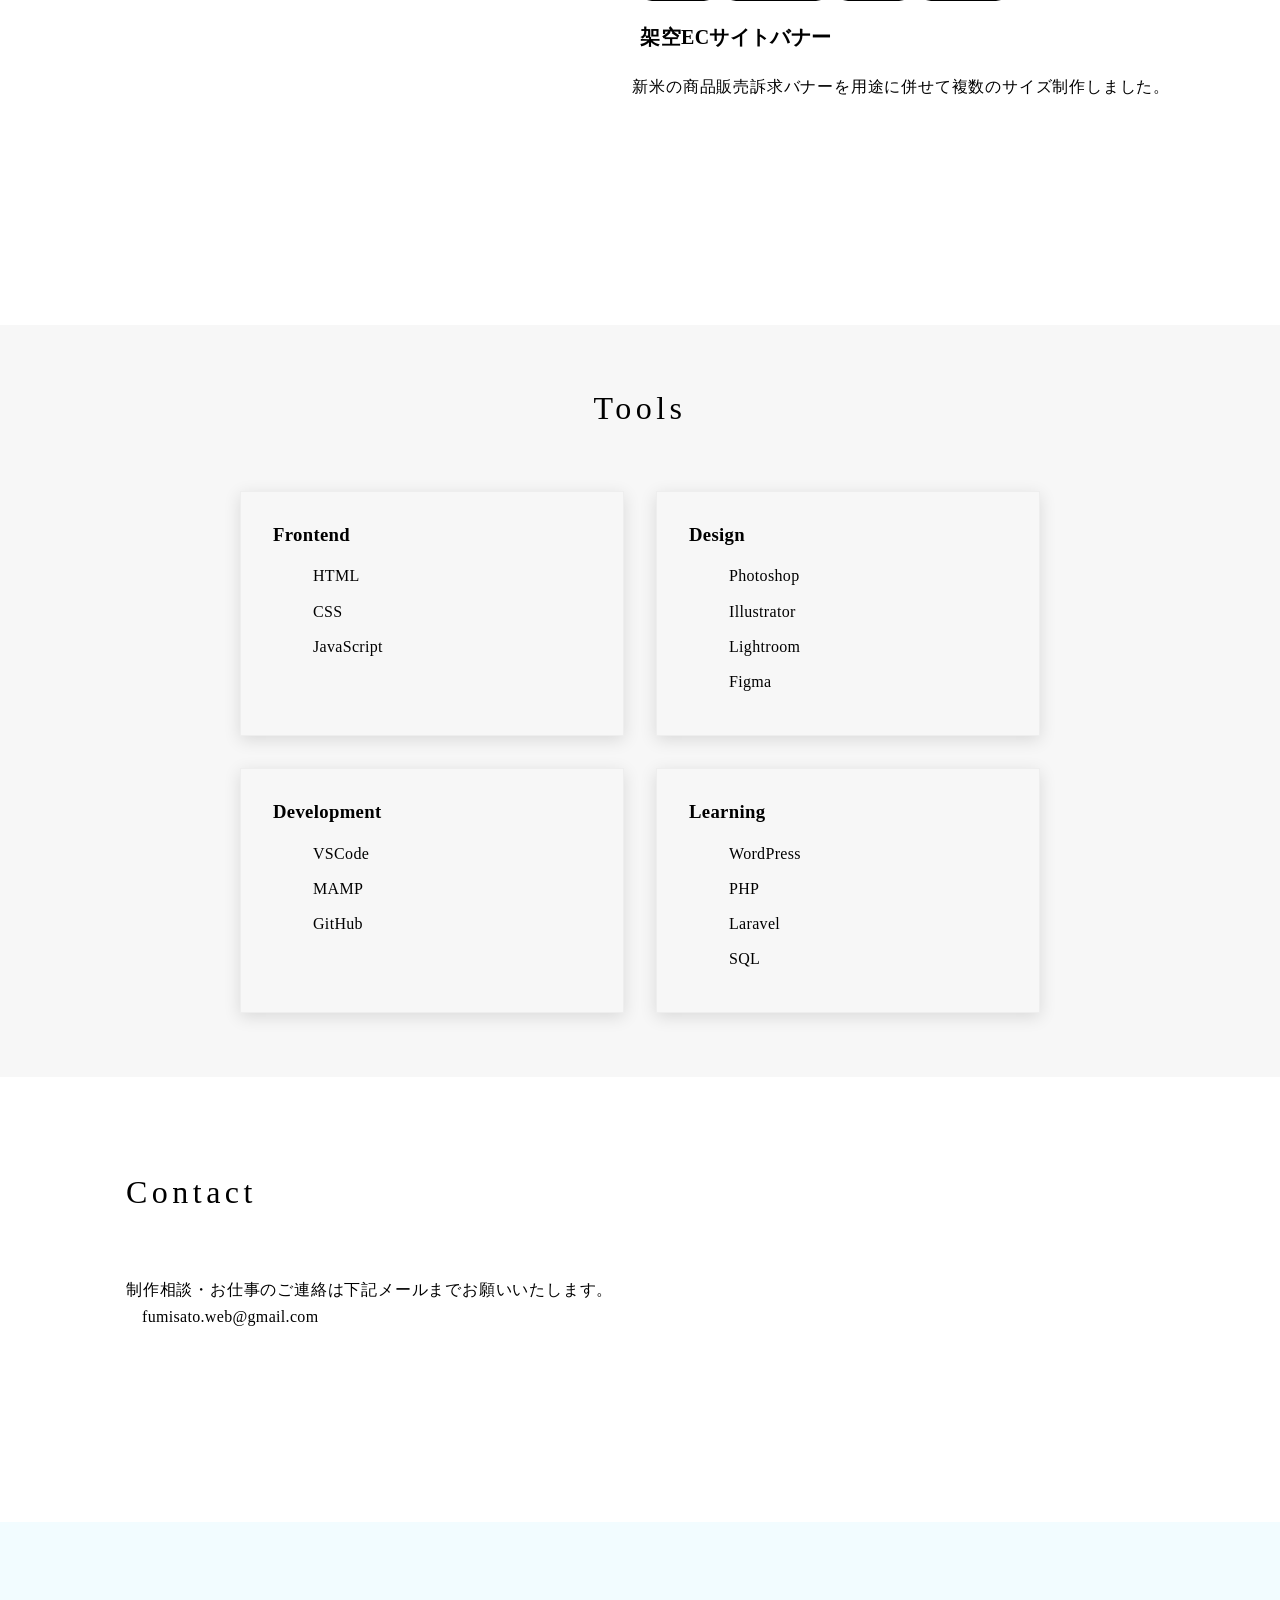
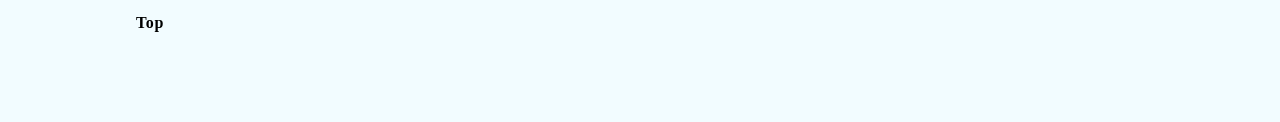
==== commit f2e852fa: "20260405_chore_domain-acquisition" ====
--- a/index.html
+++ b/index.html
@@ -5,7 +5,7 @@
     <meta name="viewport" content="width=device-width, initial-scale=1" />
 
     <!-- OG -->
-    <meta property="og:title" content="Fumi Sato | Portfolio" />
+    <meta property="og:title" content="Fumi Sato Portfolio | Web制作" />
     <meta
       property="og:description"
       content="宮城県仙台市でフロントエンドを中心にWeb制作を行っています。HTML・CSS・JavaScriptによるサイト制作を承ります"
@@ -86,47 +86,20 @@
 
     <main>
       <!-- hero -->
-
       <section id="hero">
         <div class="hero__bg">
           <img
             class="parallax"
             data-animate="fade"
             src="/img/hero_1.jpg"
-            alt=""
-          />
-        </div>
-
-        <div class="hero__name" data-animate="fade">
-          <h1>Portfolio</h1>
-          <p>web & graphic design</p>
-        </div>
-
-        <div class="hero__script" aria-hidden="true">
-          <svg
-            class="hero__script-svg"
-            viewBox="0 0 1200 260"
-            xmlns="http://www.w3.org/2000/svg"
-          >
-            <path class="hero__script-path" d="YOUR_SVG_PATH" />
-          </svg>
-        </div>
-      </section>
-      <!-- <section id="hero">
-        <div class="hero__bg">
-          <img
-            class="parallax"
-            data-animate="fade"
-            src="/img/hero_1.jpg"
-            alt=""
+            alt="hero"
           />
         </div>
         <div class="hero__name" data-animate="fade">
           <h1>Portfolio</h1>
           <p>web & graphic design</p>
-          
         </div>
-      </section> -->
+      </section>
 
       <!-- self -->
       <div class="container" data-animate="fade">
--- a/shared/common.css
+++ b/shared/common.css
@@ -105,7 +105,7 @@
 .container {
   width: min(100% - (var(--gutter) * 2), var(--container));
   margin-inline: auto;
-  padding: 0 var(--space-2);
+  padding-inline: var(--gutter);
 }
 
 [class$="__title"] {
@@ -142,143 +142,34 @@
   scroll-margin-top: var(--space-7);
 }
 
-/* ==================================
-  Breakpoints
-  Desktop First: 1024px / 768px
-================================== */
-/* --- タブレット: ～768px --- */
+/* ====== タブレット: ～768px ====== */
 @media (max-width: 768px) {
-  a {
-    color: inherit;
-    text-decoration: none;
-    text-underline-offset: 0.2em;
-    transition: opacity 0.3s ease;
-  }
-
-  a:hover {
-    opacity: 0.7;
-  }
-
   :root {
     /* ------ Layout ------ */
     --container: 100%;
     --gutter: 16px;
-
-    /* ------ Color system ------ */
-    --color-text: #444;
-    --color-subtext: #666;
-    --color-category: rgb(103, 103, 103);
-    --color-bg: #ffffff;
-    --color-footer: rgba(176, 235, 255, 0.166);
-    --color-bg-shadow: rgba(0, 0, 0, 0.35);
-    --color-bg-soft: #f7f7f7;
-    --color-border: #2929293c;
-    --color-accent: #4a80f6;
-    --color-title: #f0f0f0;
-
-    /* ------ Typography ------ */
-    --fs-base: 16px;
-    --lh-base: 1.7;
-    --lh-tight: 1.2; /* 見出し用 */
-
-    /* Font  scale */
-    --fs-1: 12px;
-    --fs-2: 14px;
-    --fs-3: 16px;
-    --fs-4: 20px;
-    --fs-5: 24px;
-    --fs-6: 32px;
-    --fs-7: 40px;
-    --fs-8: 48px;
-
-    /* ------ Spacing scale ------ */
-    --space-1: 8px;
-    --space-2: 16px;
-    --space-3: 24px;
-    --space-4: 32px;
-    --space-5: 48px;
-    --space-6: 64px;
-    --space-7: 80px;
-    --space-8: 96px;
-    --space-9: 160px;
-
-    /* ------ Radius ------ */
-    --radius-sm: 8px;
-    --radius-md: 12px;
-    --radius-lg: 24px;
-    --radius-xl: 32px;
-
-    /* ------ Shadow ----- */
-    --shadow-sm: 0 2px 2px rgba(0, 0, 0, 0.08);
-    --shadow-md: 0 5px 5px rgba(0, 0, 0, 0.08);
-    --shadow-lg: 0 4px 16px rgba(0, 0, 0, 0.12);
-    --shadow-xl: 0 5px 20px rgba(0, 0, 0, 0.24);
-    /* ------ Z index ------ */
-    --z-header: 50;
-    --z-overlay: 80;
-    --z-drawer: 90;
-    --z-modal: 100;
-
-    /* ------ Animation ------ */
-    --drawer-w: min(78vw, 360px);
-    --dur: 240ms; /* アニメーション時間（240ms） */
-    --ease: cubic-bezier(0.2, 0.8, 0.2, 1);
-
-    /* --- guide line --- */
-    --guide-line: none;
-    --guide-bg: none;
-    /* --guide-line: rgb(54, 94, 180);
-  --guide-bg: rgb(172, 240, 255); */
-    /* border: solid 1px var(--guide-color); */
-  }
-
-  html {
-    font-size: var(--fs-base);
-    caret-color: transparent;
-  }
-
-  body {
-    line-height: var(--lh-base);
-    letter-spacing: 0.02em;
-    -webkit-font-smoothing: antialiased;
-  }
-
-  section {
-    margin-bottom: var(--space-8);
-  }
-
+    --fs-base: 15px;
+  }
   .container {
     margin-inline: auto;
-    width: min(100% - (var(--gutter) * 2), var(--container));
     padding: 0;
   }
-
-  h1,
-  h2,
-  h3,
-  h4 {
-    line-height: var(--lh-tight);
-    margin: 0;
-  }
-
-  p {
-    margin: 0;
-    letter-spacing: 0.05em;
-  }
-
-  img {
-    box-shadow: var(--shadow-lg);
-  }
-
-  * {
-    box-sizing: border-box;
-  }
-
-  #works,
-  #tools,
-  #contact {
-    scroll-margin-top: var(--space-7);
-  }
+}
+/* ====== モバイル横: ～480px ====== */
+@media (max-width: 480px) {
+  :root {
+    --gutter: 12px;
+    --fs-base: 14px;
+  }
+  [class$="__title"] {
+    font-size: var(--fs-5);
+    letter-spacing: 0.1em;
+    margin-bottom: var(--space-4);
+  }
+}
+
+/* ====== モバイル縦: ～360px ====== */
+@media (max-width: 360px) {
 }
 
 /* ==================================
@@ -523,6 +414,6 @@
 /* ====== モバイル横: ～480px ====== */
 @media (max-width: 480px) {
   #footer {
-    padding: 0 var(--space-3);
-  }
-}
+    padding: 0 var(--space-4);
+  }
+}
--- a/shared/style.css
+++ b/shared/style.css
@@ -26,11 +26,11 @@
 
 .hero__name {
   position: absolute;
-  mix-blend-mode: soft-light;
   top: 50%;
   left: 15%;
   transform: translate(-50%, -50%);
   text-shadow: var(--shadow-wh);
+  z-index: 3;
 }
 
 /* ====== タブレット: ～768px ====== */
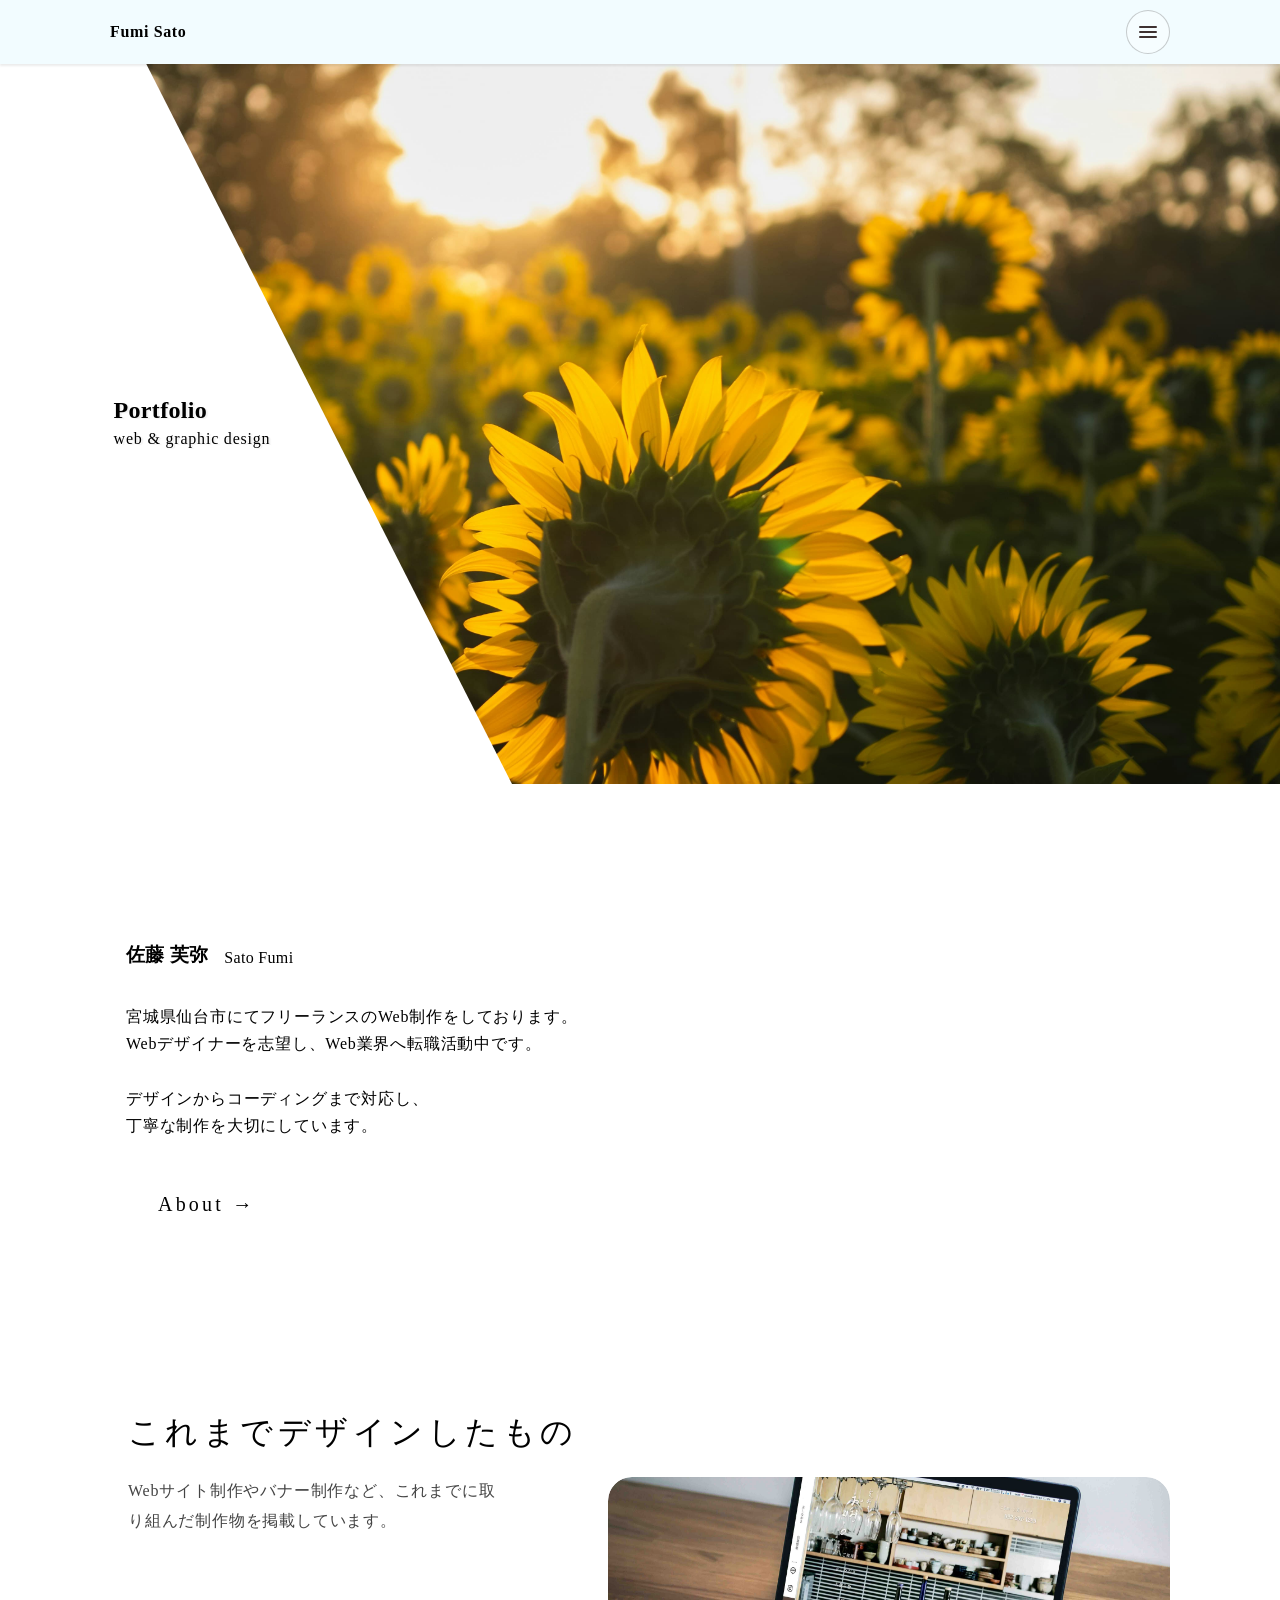
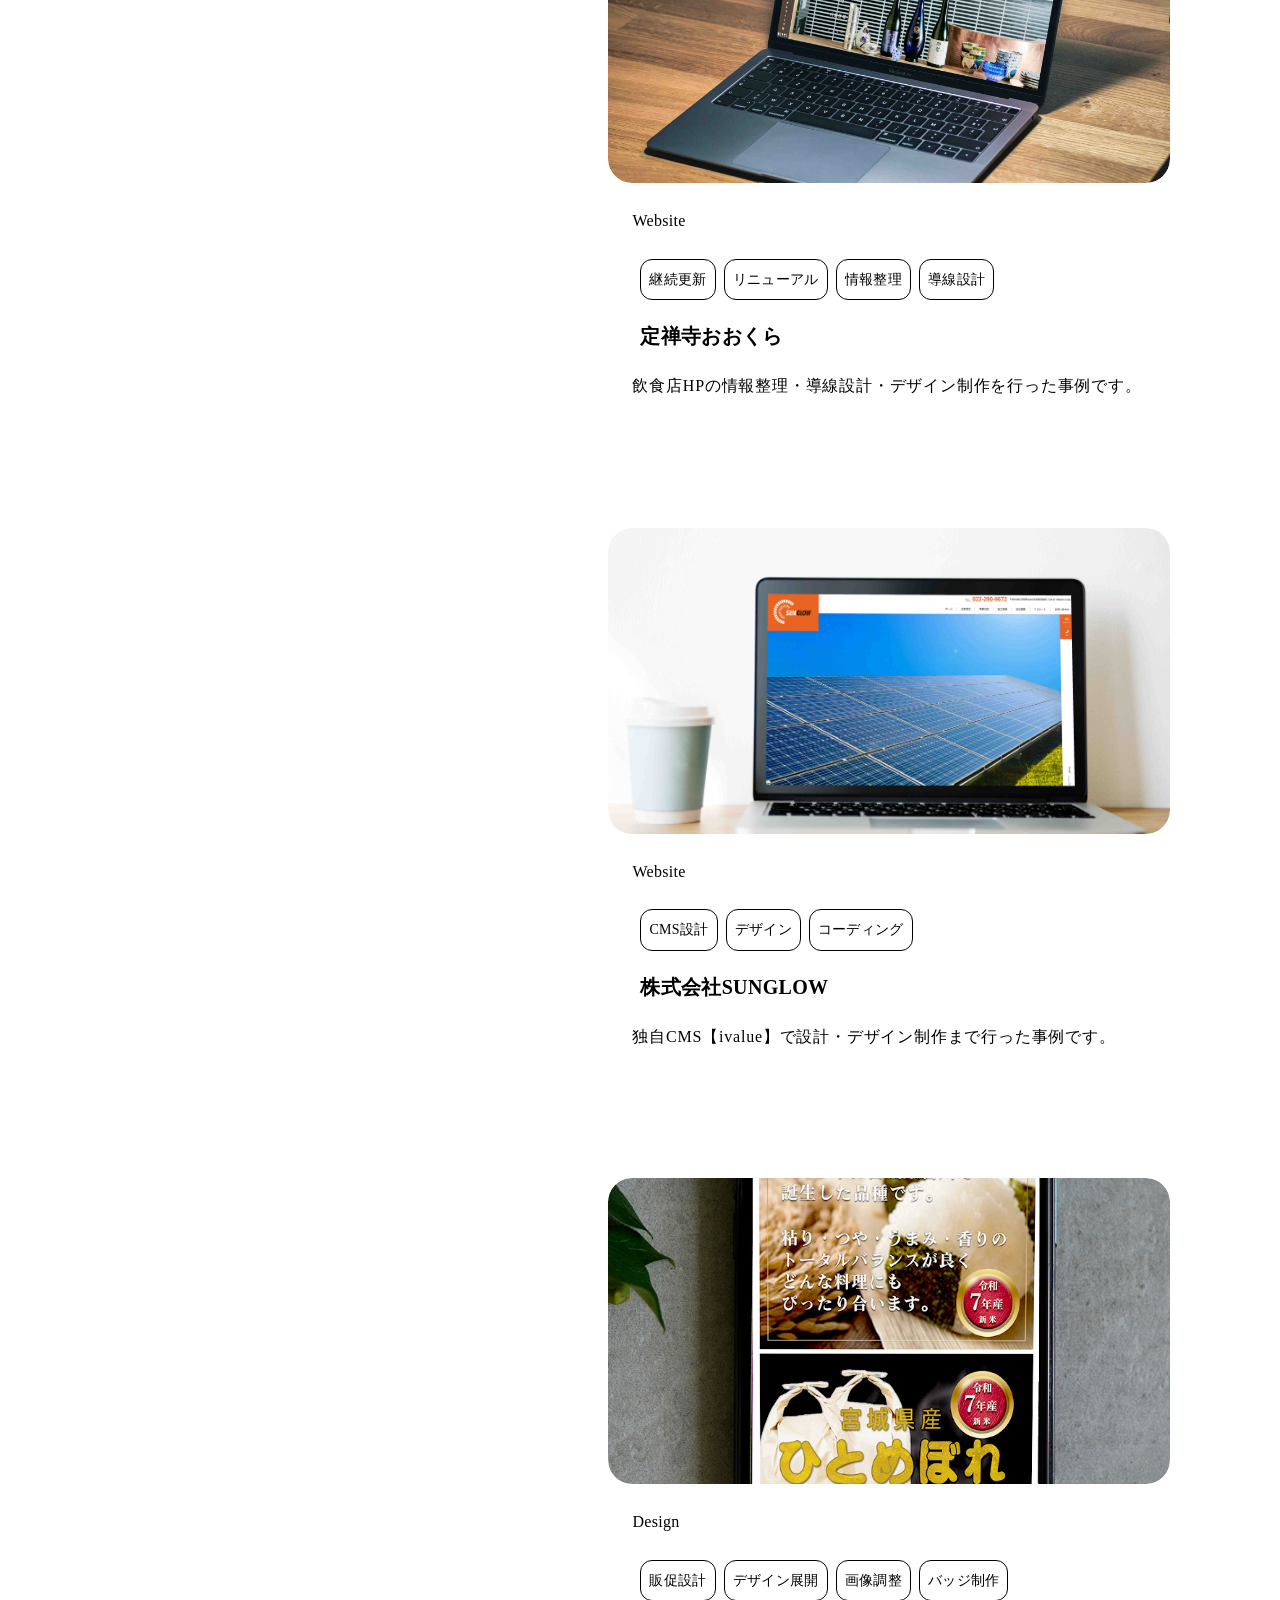
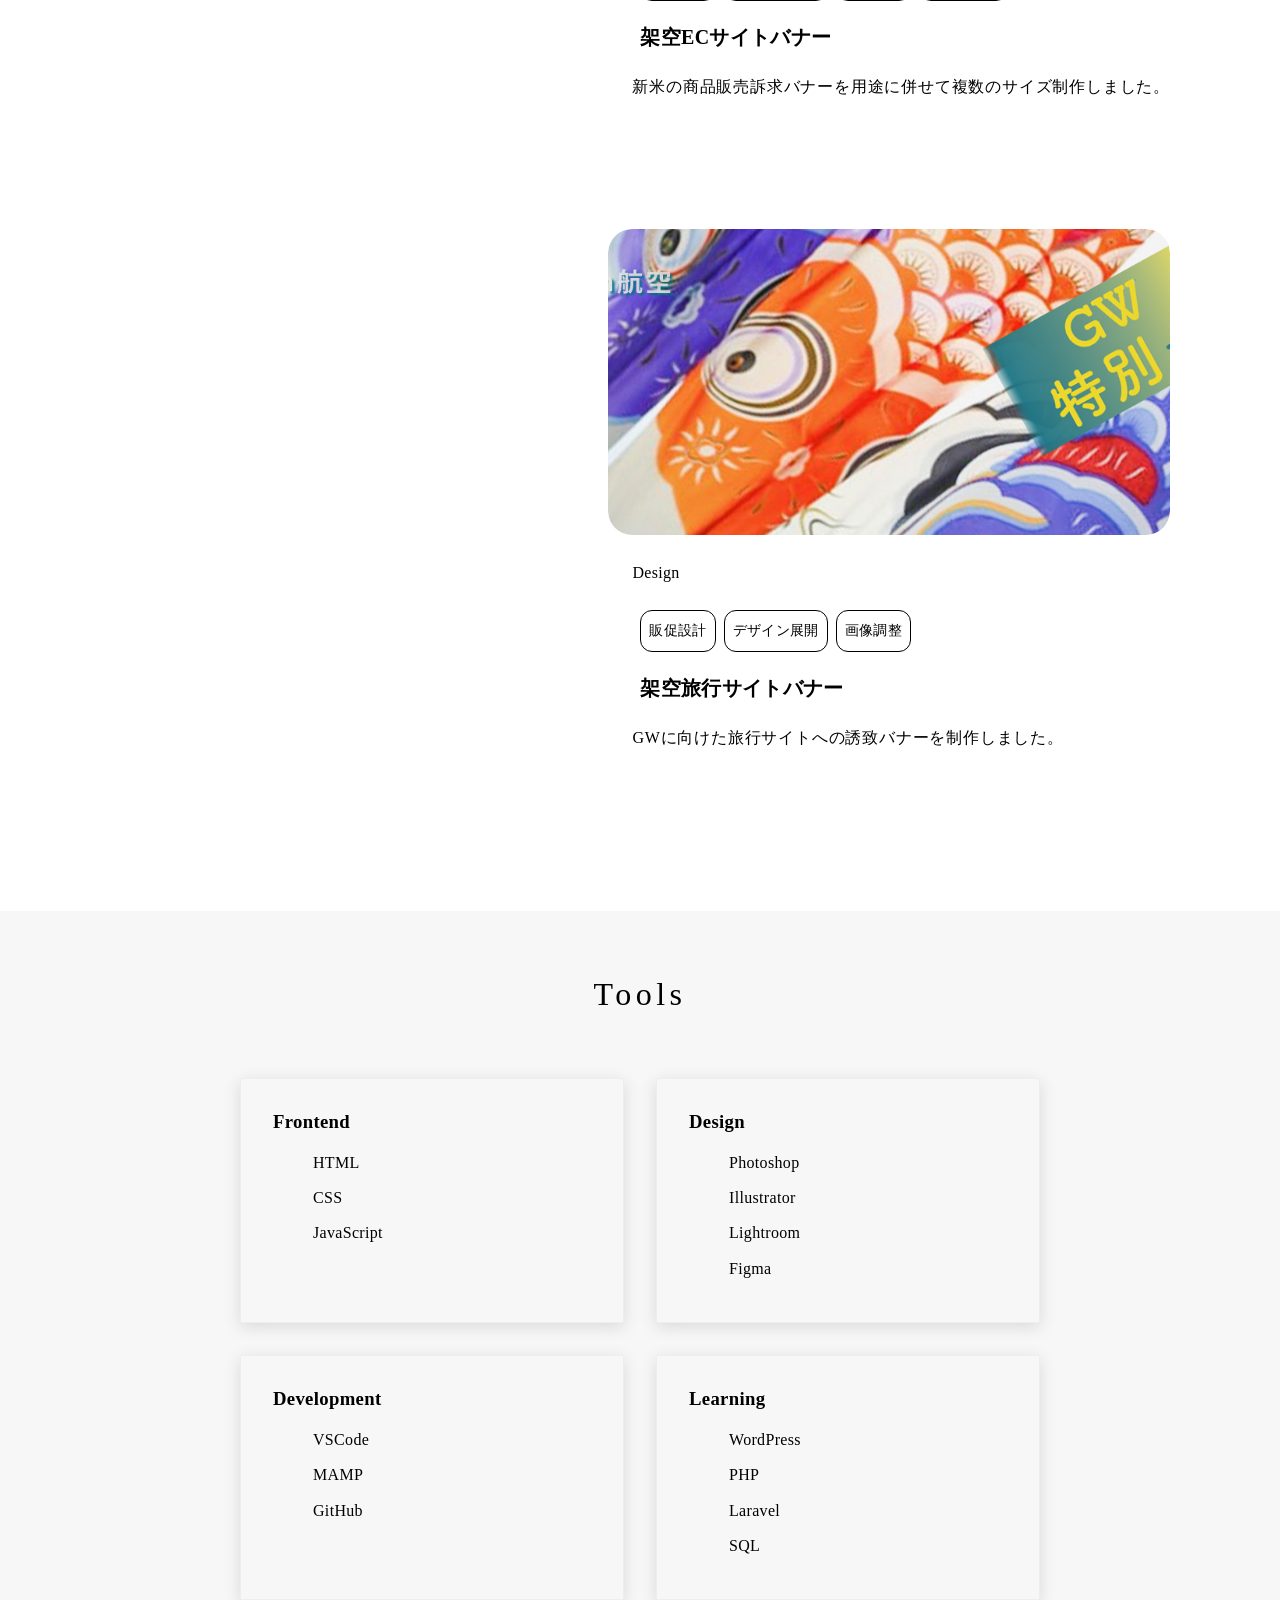
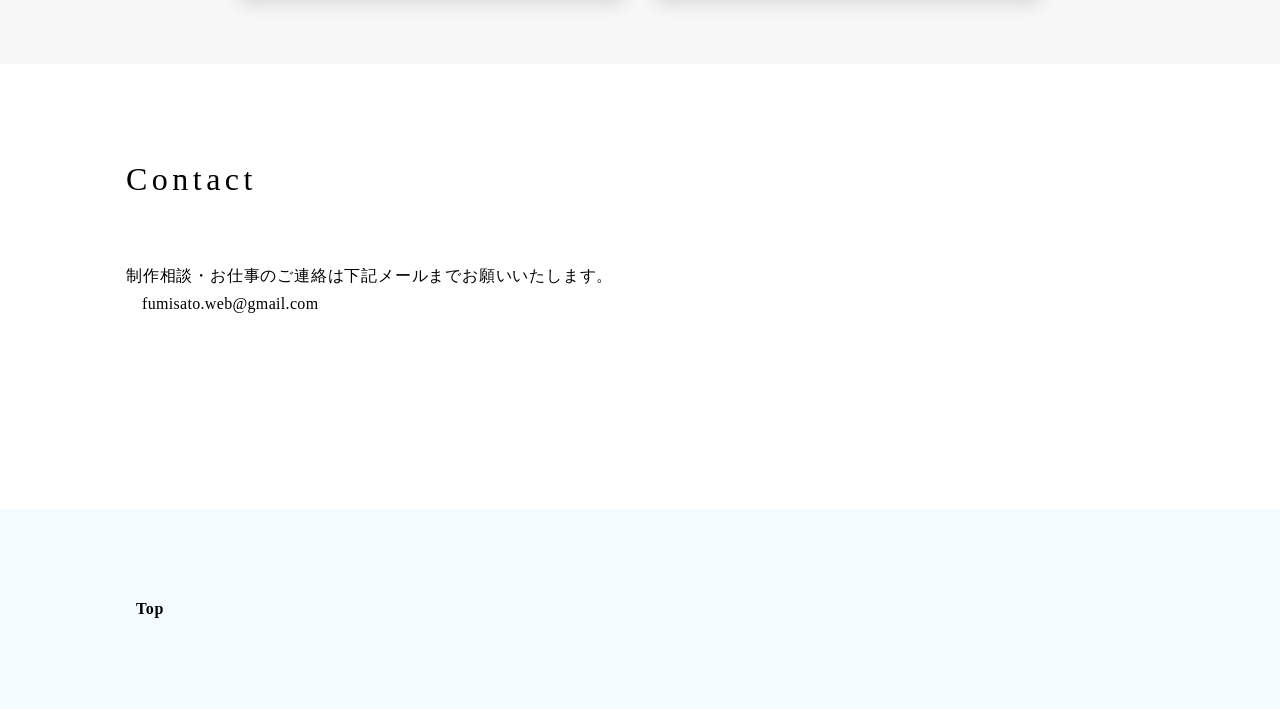
==== commit cd6f8aff: "20260409_feat_add-banner-2" ====
--- a/index.html
+++ b/index.html
@@ -11,11 +11,11 @@
       content="宮城県仙台市でフロントエンドを中心にWeb制作を行っています。HTML・CSS・JavaScriptによるサイト制作を承ります"
     />
     <meta property="og:type" content="website" />
-    <meta property="og:image" content="https://example.com/img/ogp.jpg" />
-    <meta property="og:url" content="https://example.com/" />
+    <meta property="og:image" content="https://fumi-sato.com/img/ogp.jpg" />
+    <meta property="og:url" content="https://fumi-sato.com/" />
     <meta property="og:site_name" content="Fumi Sato Portfolio" />
     <meta property="og:locale" content="ja_JP" />
-
+    <link rel="canonical" href="https://fumi-sato.com/" />
     <meta name="robots" content="index,follow" />
     <meta name="format-detection" content="telephone=no,address=no,email=no" />
     <meta http-equiv="X-UA-Compatible" content="IE=edge" />
@@ -118,8 +118,8 @@
             <br />
             <div class="self__p2">
               <p>
-                派手なことはできません。<br />でも、途中で投げ出さず、
-                最後まで一緒に考えます。
+                デザインからコーディングまで対応し、<br />
+                丁寧な制作を大切にしています。
               </p>
             </div>
             <a href="/about.html" class="next__button"
@@ -212,6 +212,28 @@
                   </p>
                 </div>
               </div>
+
+              <div class="works__content" data-animate="fade">
+                <a href="/works/banner-2.html" class="works__thumb">
+                  <div class="works__photo">
+                    <img
+                      src="/img/works/banner-2_2.jpg"
+                      alt="thumbnailーbanner-2"
+                    />
+                  </div>
+                </a>
+                <div class="works__card">
+                  <div>Design</div>
+
+                  <ul>
+                    <li>販促設計</li>
+                    <li>デザイン展開</li>
+                    <li>画像調整</li>
+                  </ul>
+                  <h3>架空旅行サイトバナー</h3>
+                  <p>GWに向けた旅行サイトへの誘致バナーを制作しました。</p>
+                </div>
+              </div>
             </div>
           </div>
         </section>
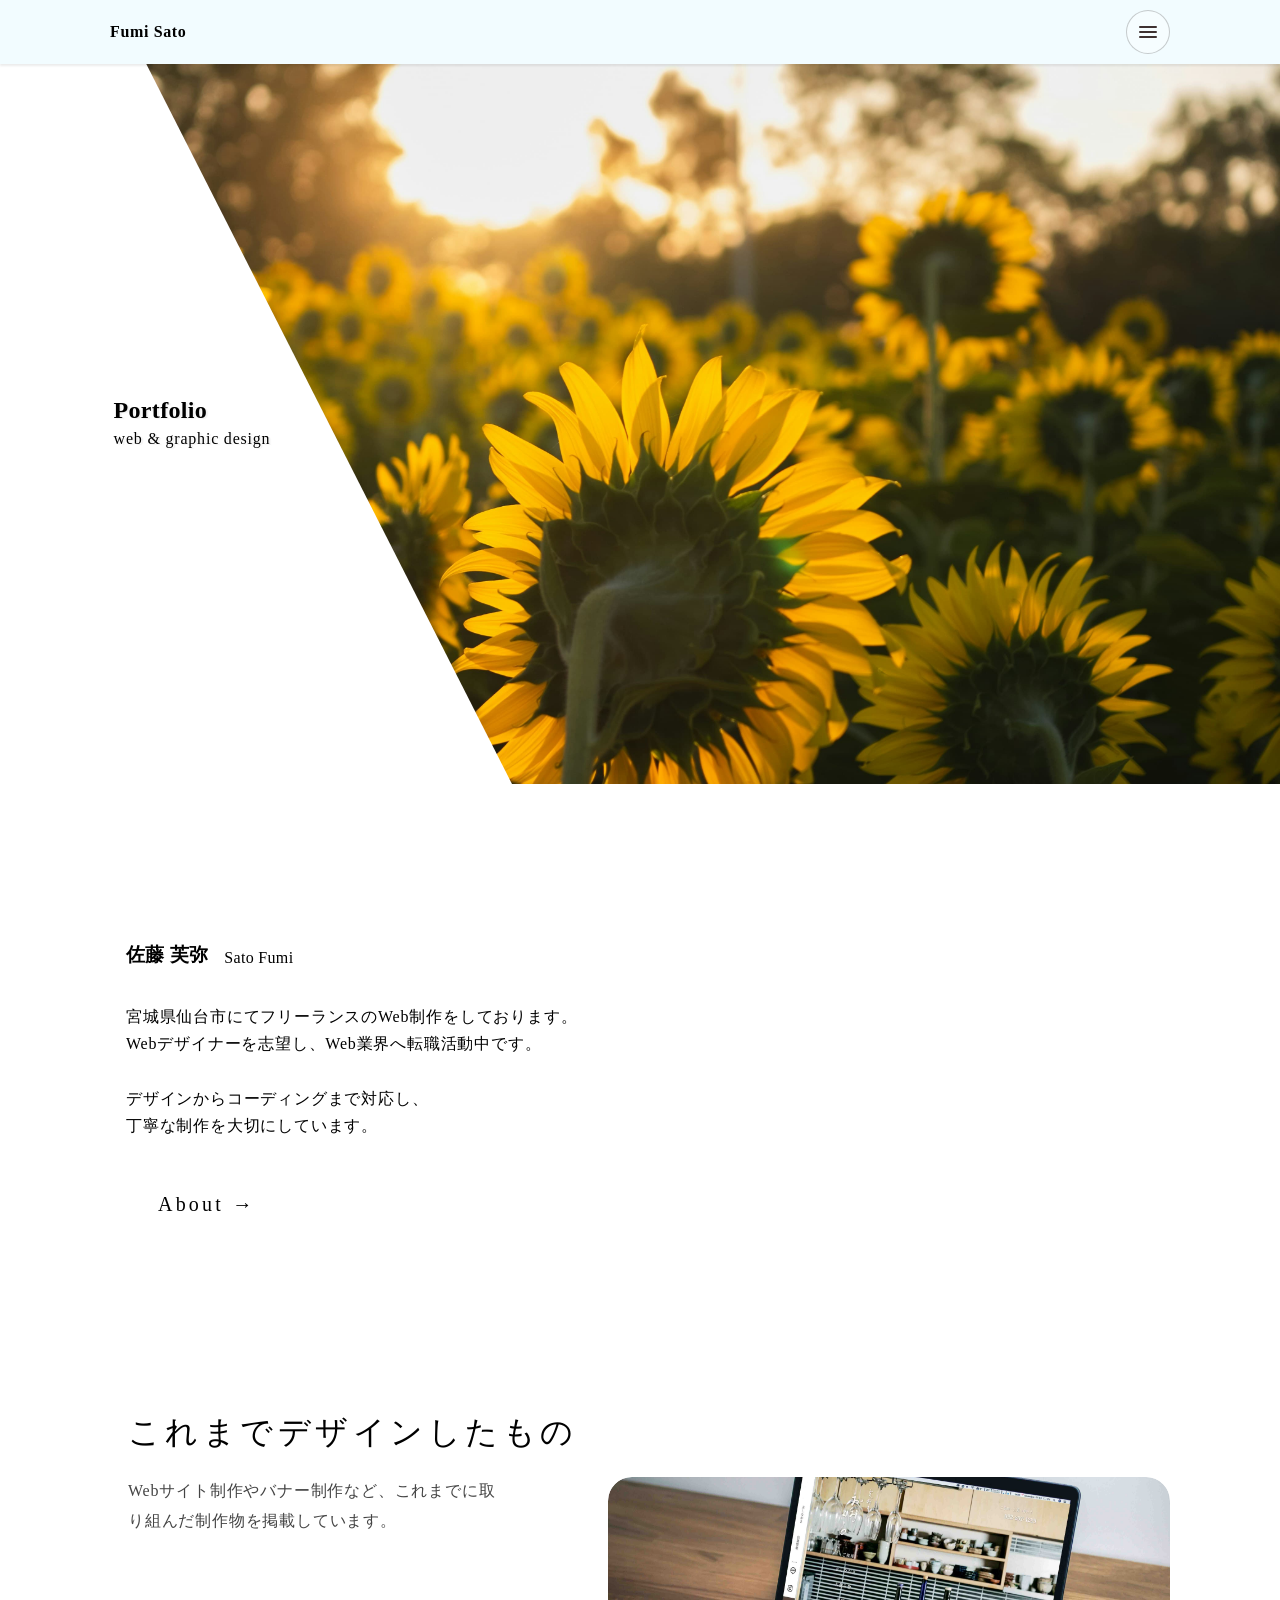
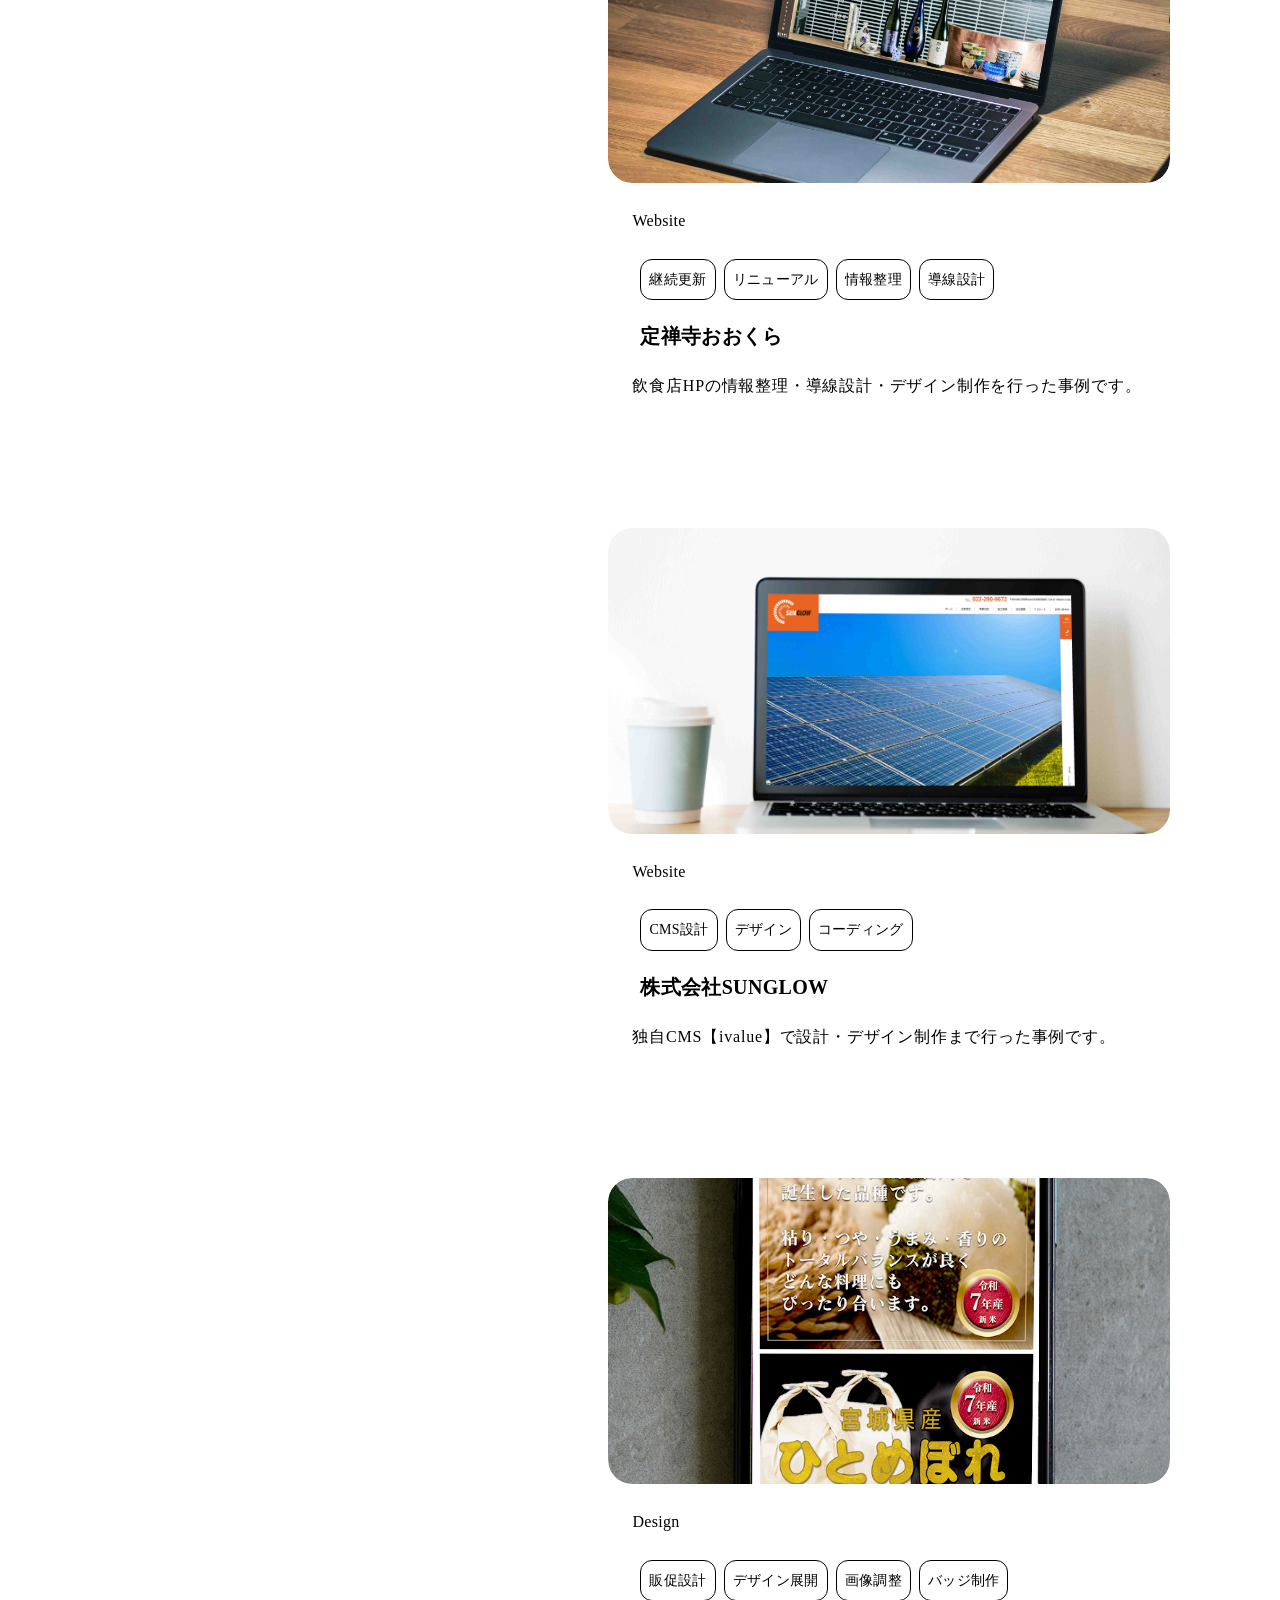
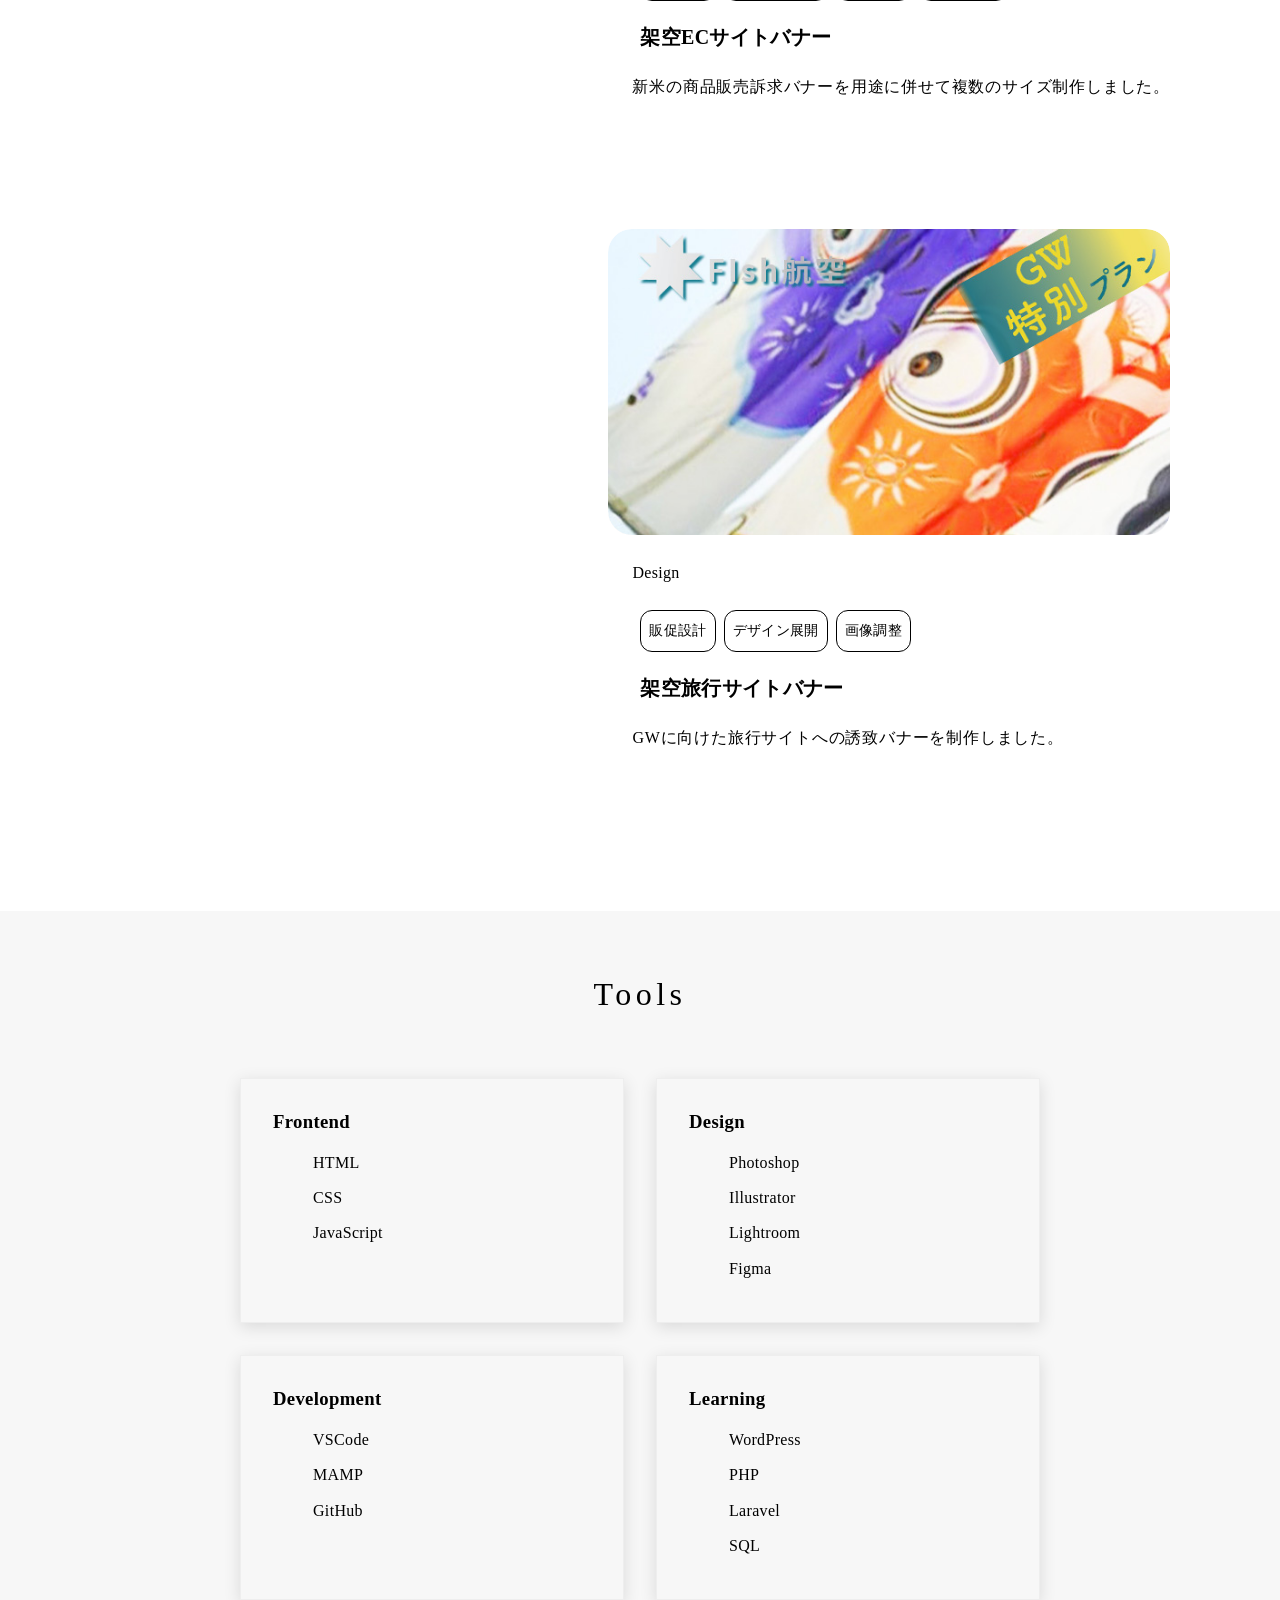
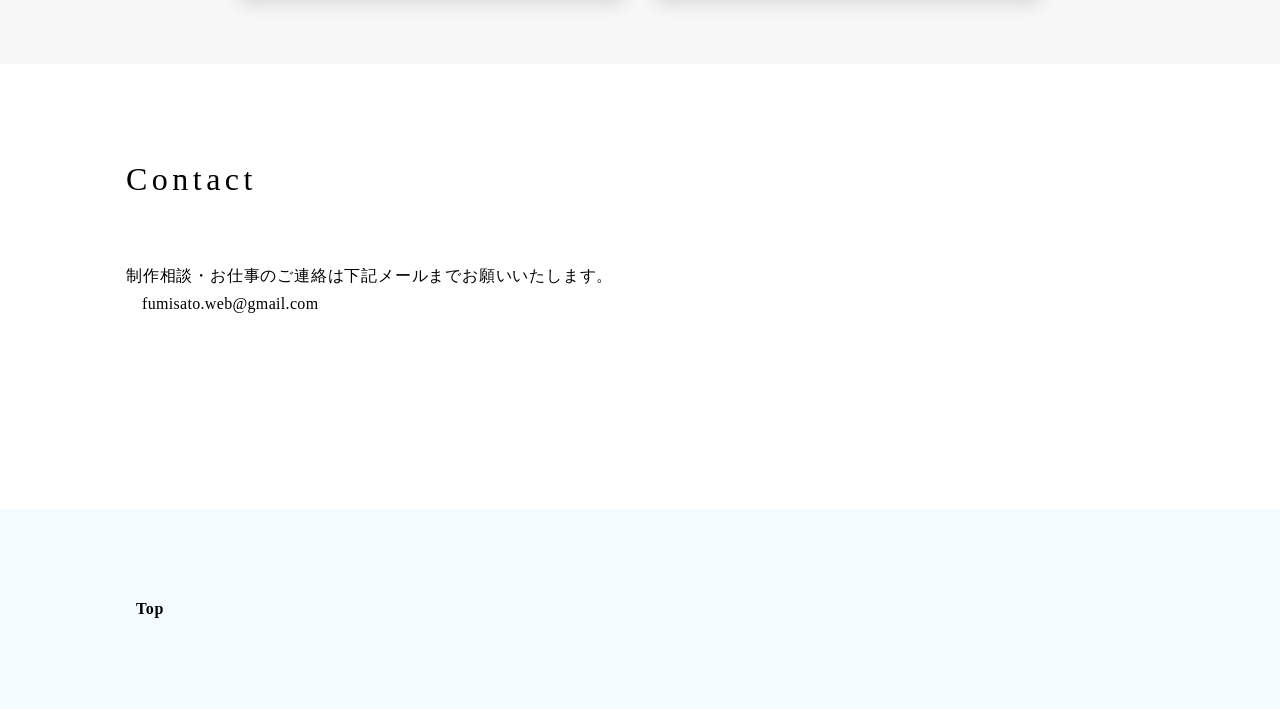
==== commit 0349d854: "20260409_style_banner-2-adjust" ====
--- a/index.html
+++ b/index.html
@@ -217,7 +217,7 @@
                 <a href="/works/banner-2.html" class="works__thumb">
                   <div class="works__photo">
                     <img
-                      src="/img/works/banner-2_2.jpg"
+                      src="/img/works/banner-2_3.jpg"
                       alt="thumbnailーbanner-2"
                     />
                   </div>
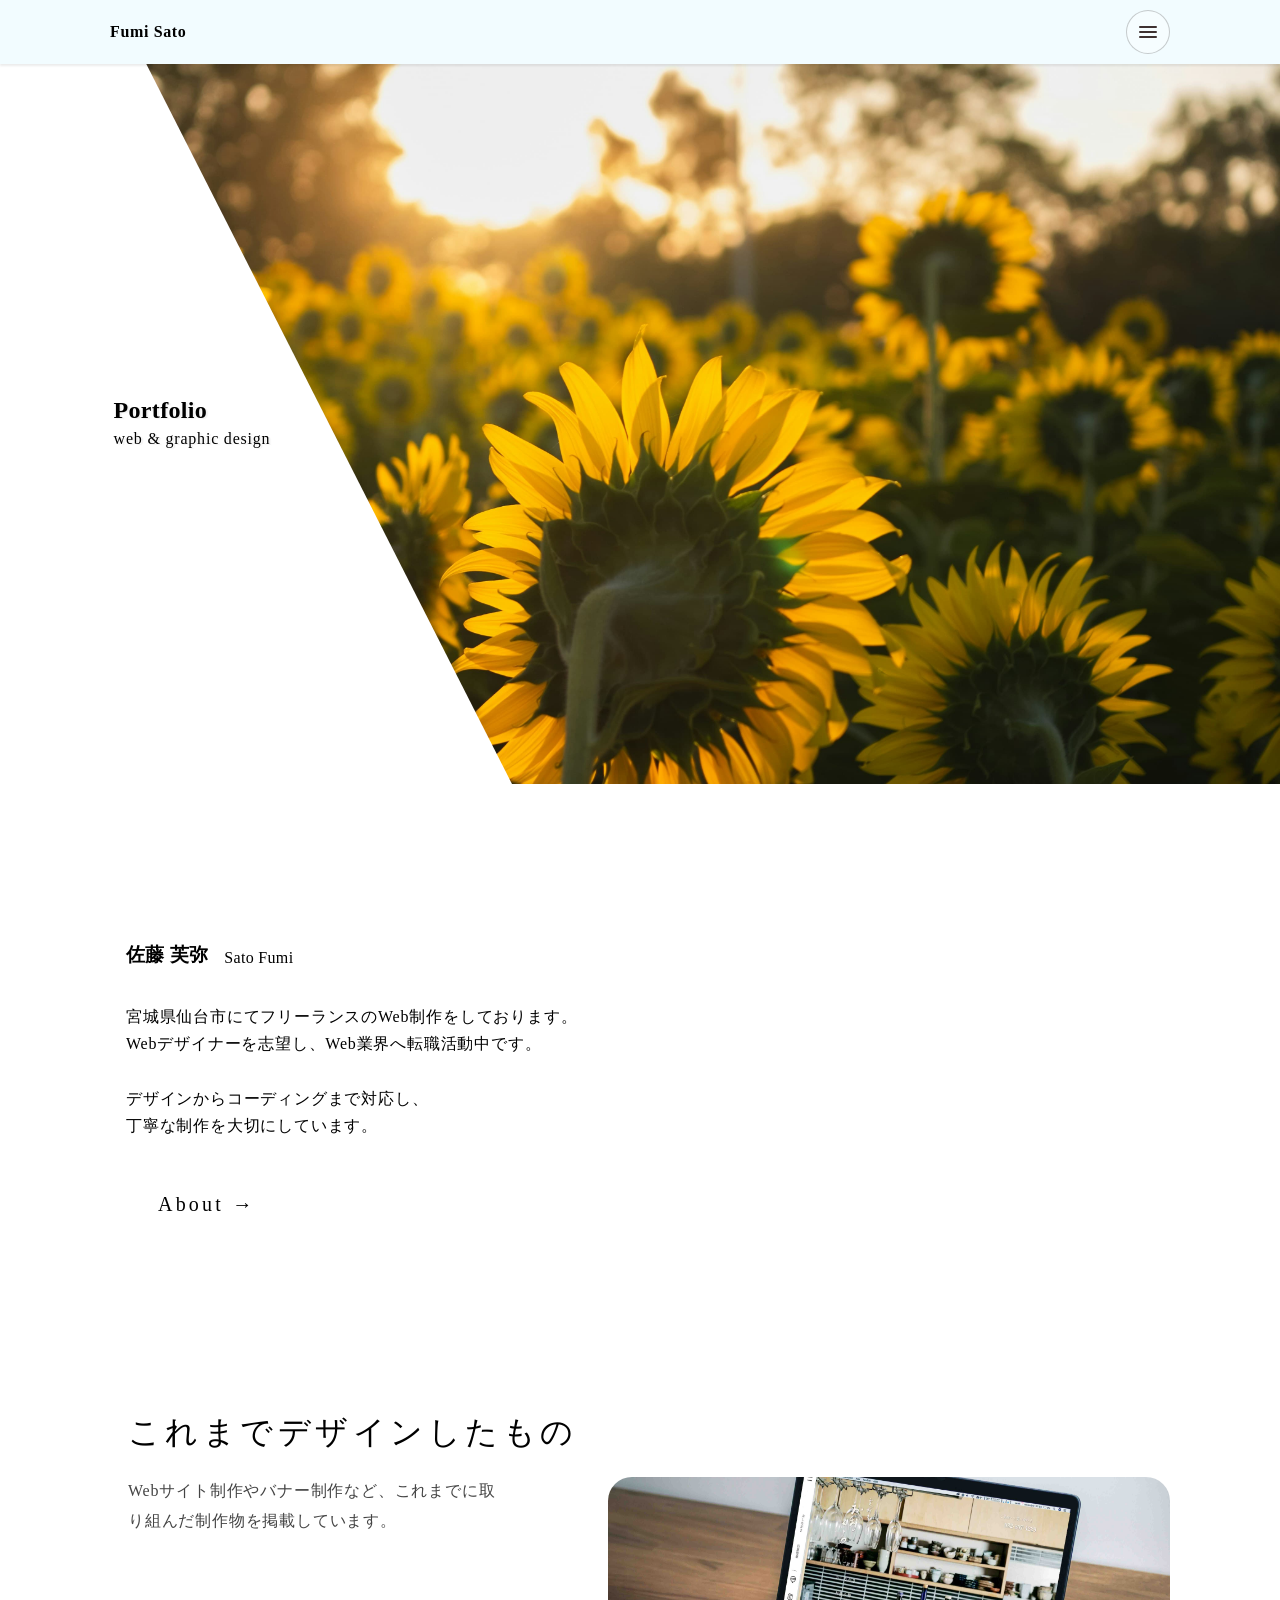
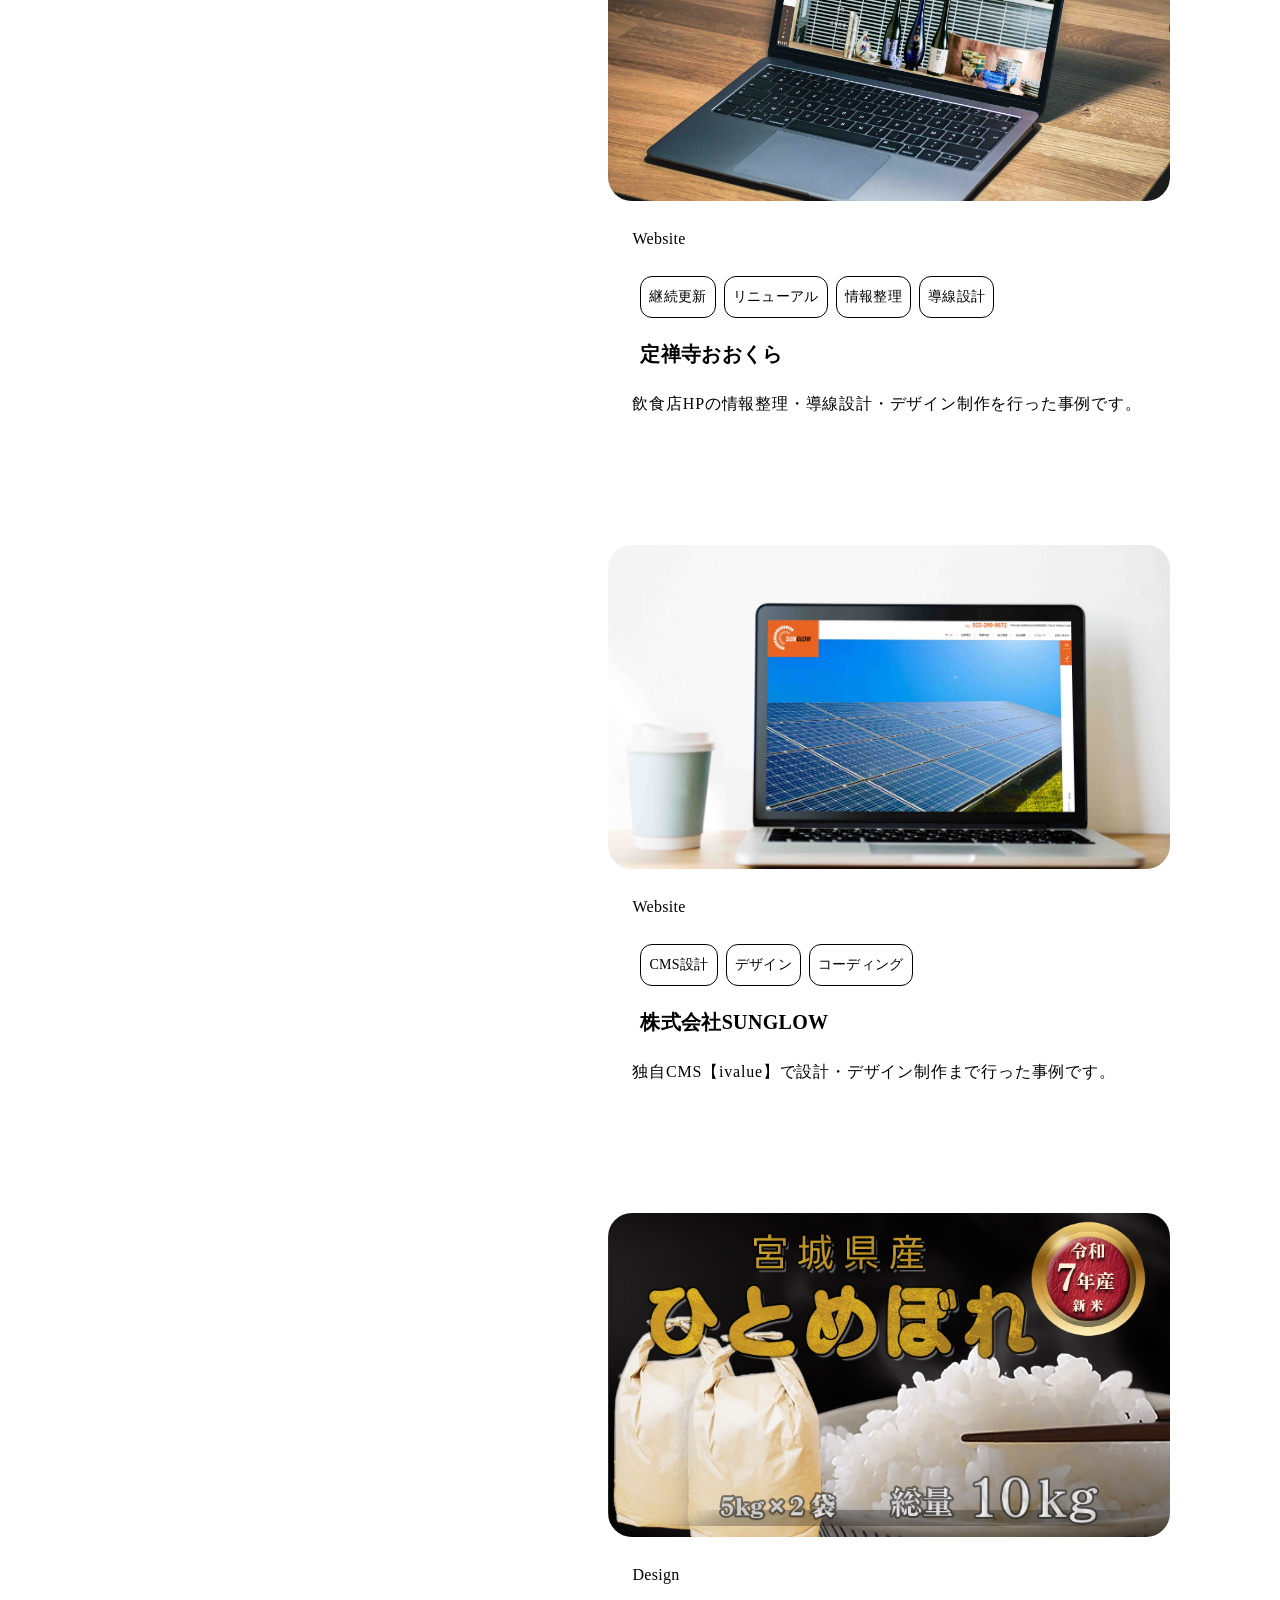
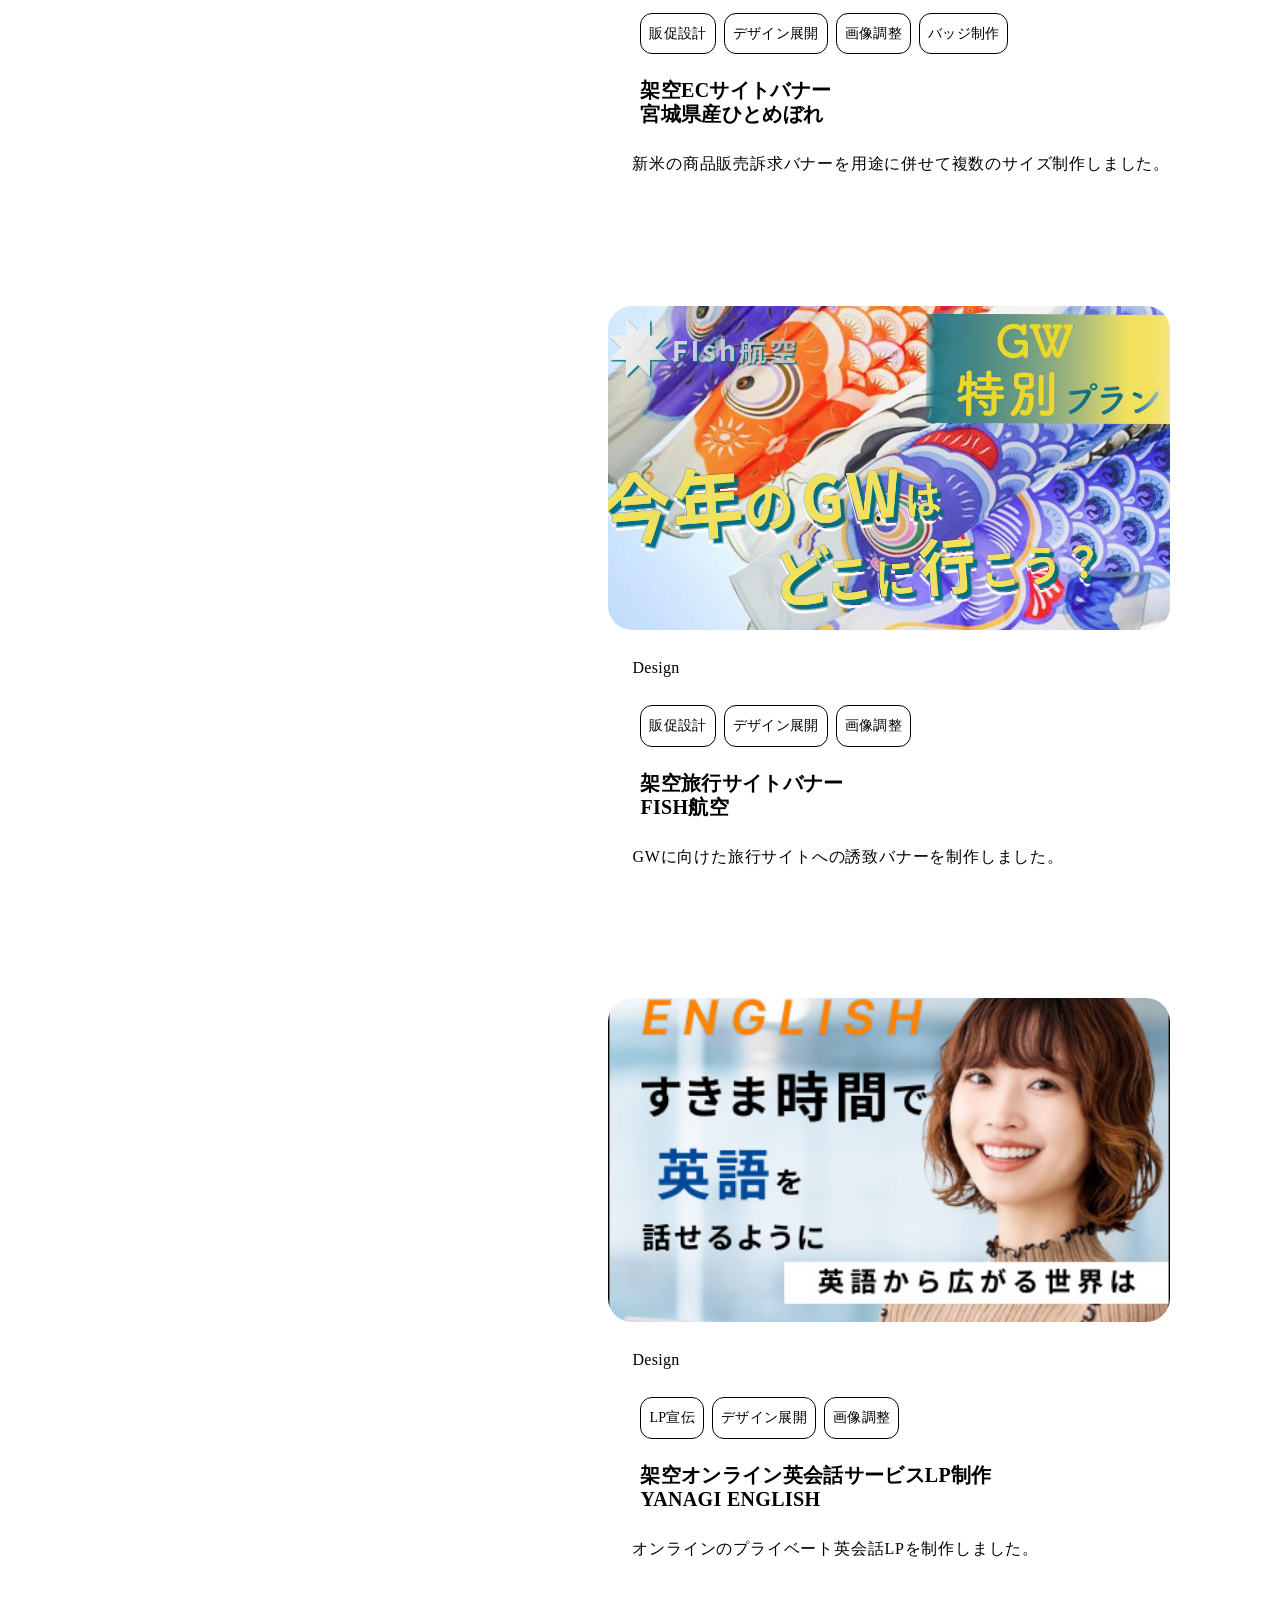
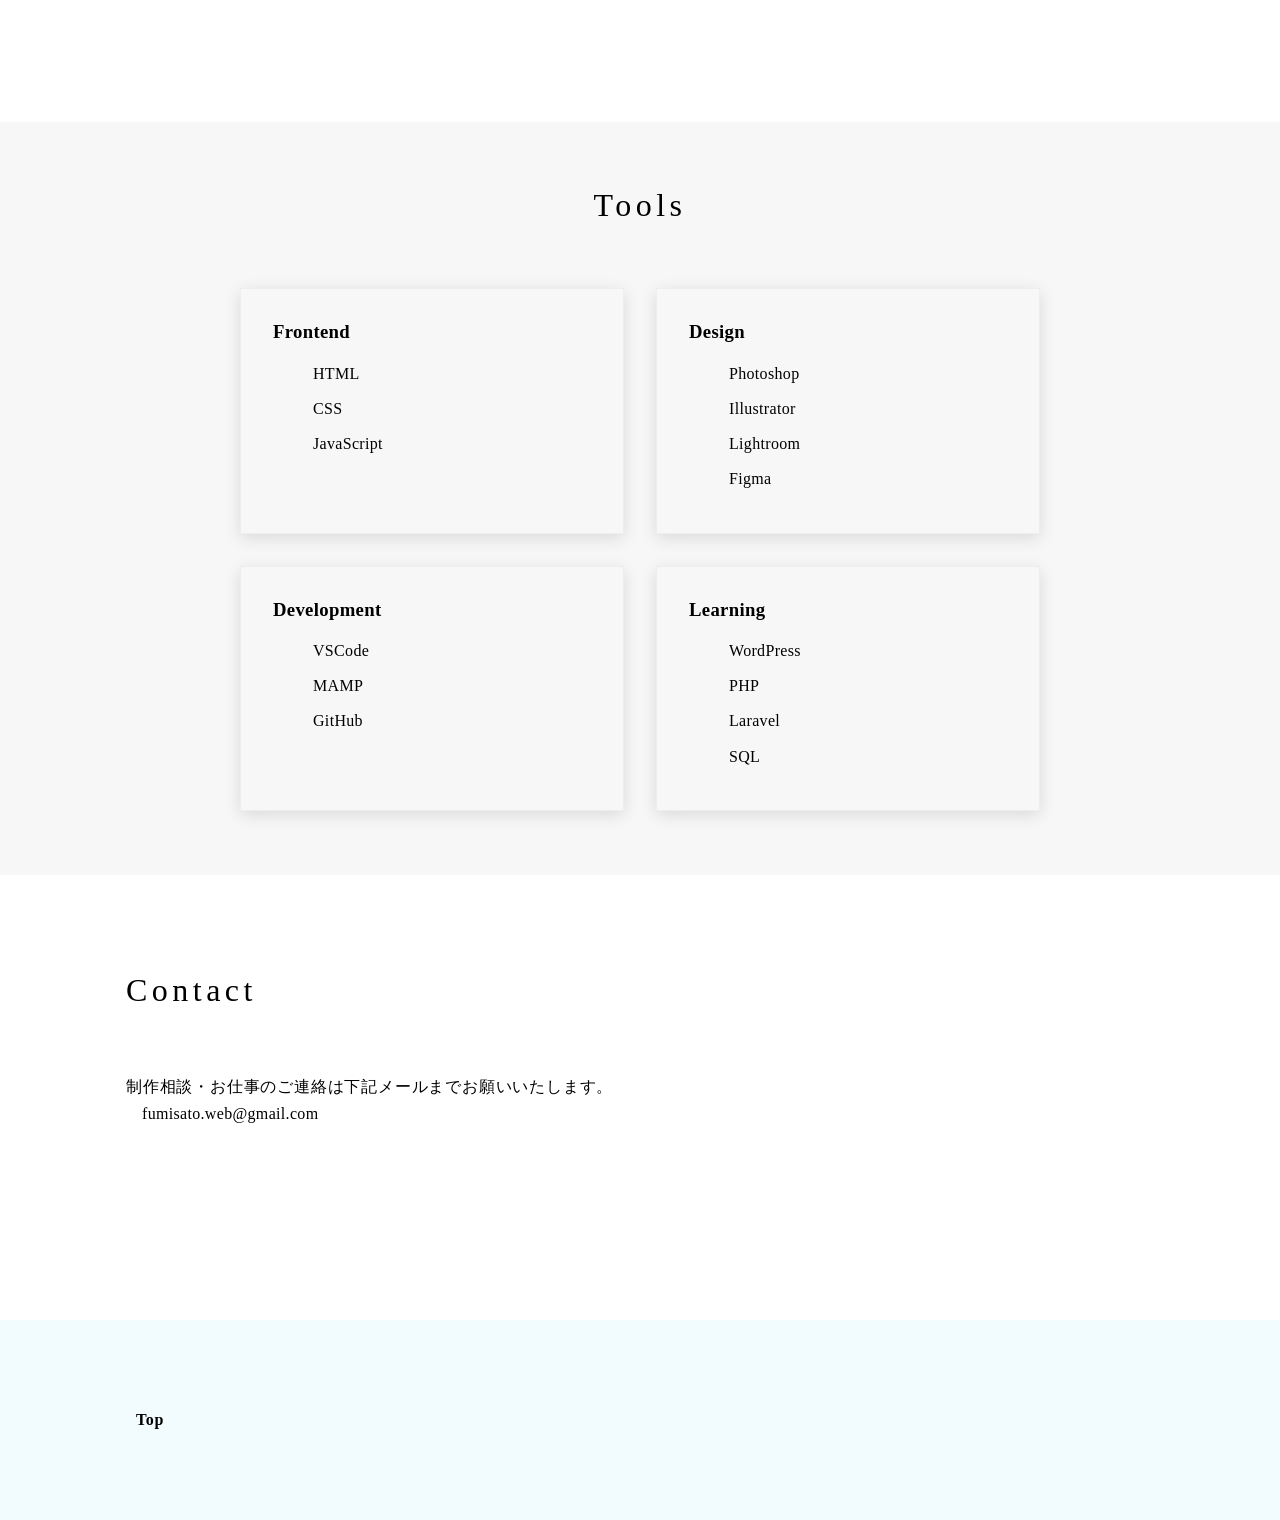
==== commit 56702052: "20260413_feat_add-lp-1_style_works-thumbnail-adjust" ====
--- a/index.html
+++ b/index.html
@@ -1,6 +1,20 @@
 <!DOCTYPE html>
 <html>
   <head prefix="og: http://ogp.me">
+    <!-- Google tag (gtag.js) -->
+    <script
+      async
+      src="https://www.googletagmanager.com/gtag/js?id=G-WM855E2CB6"
+    ></script>
+    <script>
+      window.dataLayer = window.dataLayer || [];
+      function gtag() {
+        dataLayer.push(arguments);
+      }
+      gtag("js", new Date());
+
+      gtag("config", "G-WM855E2CB6");
+    </script>
     <meta charset="UTF-8" />
     <meta name="viewport" content="width=device-width, initial-scale=1" />
 
@@ -192,7 +206,7 @@
                 <a href="/works/banner-1.html" class="works__thumb">
                   <div class="works__photo">
                     <img
-                      src="/img/works/banner-1_5.jpg"
+                      src="/img/works/banner-1_1.jpg"
                       alt="thumbnailーbanner-1"
                     />
                   </div>
@@ -206,7 +220,7 @@
                     <li>画像調整</li>
                     <li>バッジ制作</li>
                   </ul>
-                  <h3>架空ECサイトバナー</h3>
+                  <h3>架空ECサイトバナー<br />宮城県産ひとめぼれ</h3>
                   <p>
                     新米の商品販売訴求バナーを用途に併せて複数のサイズ制作しました。
                   </p>
@@ -217,7 +231,7 @@
                 <a href="/works/banner-2.html" class="works__thumb">
                   <div class="works__photo">
                     <img
-                      src="/img/works/banner-2_3.jpg"
+                      src="/img/works/banner-2_4.jpg"
                       alt="thumbnailーbanner-2"
                     />
                   </div>
@@ -230,8 +244,28 @@
                     <li>デザイン展開</li>
                     <li>画像調整</li>
                   </ul>
-                  <h3>架空旅行サイトバナー</h3>
+                  <h3>架空旅行サイトバナー<br />FISH航空</h3>
                   <p>GWに向けた旅行サイトへの誘致バナーを制作しました。</p>
+                </div>
+              </div>
+
+              <div class="works__content" data-animate="fade">
+                <a href="/works/lp-1.html" class="works__thumb">
+                  <div class="works__photo">
+                    <img src="/img/works/lp-1_2.jpg" alt="thumbnailーlp-1" />
+                  </div>
+                </a>
+                <div class="works__card">
+                  <div>Design</div>
+                  <ul>
+                    <li>LP宣伝</li>
+                    <li>デザイン展開</li>
+                    <li>画像調整</li>
+                  </ul>
+                  <h3>
+                    架空オンライン英会話サービスLP制作<br />YANAGI ENGLISH
+                  </h3>
+                  <p>オンラインのプライベート英会話LPを制作しました。</p>
                 </div>
               </div>
             </div>
--- a/shared/style.css
+++ b/shared/style.css
@@ -197,24 +197,14 @@
   display: block;
   text-decoration: none;
   color: inherit;
-  font-size: var(--fs-2);
-  line-height: 1.6;
+  border-radius: 24px;
+  overflow: hidden;
 }
 .works__photo {
   width: 100%;
+  aspect-ratio: 520 / 300;
   overflow: hidden;
-  border-radius: var(--radius-lg);
-}
-.works__content img {
-  object-position: center;
-  object-fit: cover;
-  overflow: hidden;
-  margin: 0 auto;
-  box-shadow: var(--shadow-md);
-  border-radius: var(--radius-lg);
-  transition: transform 0.5s ease, opacity 0.4s ease;
-  aspect-ratio: 550 / 300;
-  width: 100%;
+  background: #f3efe8;
 }
 .works__photo img {
   width: 100%;
@@ -222,9 +212,8 @@
   display: block;
   object-fit: cover;
   object-position: center;
-  box-shadow: var(--shadow-md);
-  transition: transform 0.5s ease, opacity 0.4s ease;
-}
+}
+
 .works__content span {
   display: block;
   height: var(--space-4);
@@ -277,6 +266,7 @@
     position: inherit;
     display: contents;
   }
+
   .works__title {
     white-space: break-spaces;
   }
--- a/shared/work.css
+++ b/shared/work.css
@@ -25,8 +25,9 @@
   display: block;
   margin-inline: auto;
   box-shadow: none;
-  min-width: 500px;
+  max-height: 400px;
   border-radius: var(--radius-md);
+  object-fit: cover;
 }
 .work__left h2 {
   text-align: center;
@@ -82,80 +83,37 @@
     margin-bottom: var(--space-1);
   }
   .work__wrapper {
+    flex-direction: column;
     align-items: center;
     gap: var(--space-4);
   }
-  .work__left img {
+  /* .work__left img {
     min-width: 370px;
-  }
+    min-width: 500px;
+  } */
 
   .work__right dl {
     grid-template-columns: 160px 1fr;
   }
-  .work__right dt,
+  /* .work__right dt,
   .work__right dd {
     padding: var(--space-2) 0;
-  }
+  } */
 }
 
 /* ====== モバイル横: ～480px ====== */
 @media (max-width: 480px) {
   .work__wrapper {
-    flex-direction: column;
   }
   .work__right {
     min-width: 0cap;
   }
-  .work__right dt,
+  /* .work__right dt,
   .work__right dd {
     padding: var(--space-2) var(--space-4);
-  }
-}
-
-/* ======= tablet/sp境界 =======*/
-/* @media (max-width: 768px) {
-  #work {
-    margin-bottom: var(--space-4);
-  }
-  .work__title {
-    padding: 0 var(--space-4);
-  }
-
-  .work__left img {
-            min-width: inherit;
-    max-height: 400px;
-    } */
-/* --- overview ---
-  .work__wrapper {
-    gap: var(--space-3);
-  }
-  .work__right {
-    min-width: 300px;
-    padding-right: var(--space-3);
-  }
-
-  .work__right dl {
-    grid-template-columns: 130px 1fr;
-  }
-  .work__right dt,
-  .work__right dd {
-    padding: var(--space-2) 0;
-  }
-  .work__right span {
-    display: none;
-  }
-
-  .work__wrapper {
-    flex-direction: column;
-    justify-content: flex-start;
-    gap: var(--space-4);
-  }
-
-  .work__left img {
-    height: auto;
-    max-height: none;
-  }
-} */
+  } */
+}
+
 /* ==================================
 work --comment
 ================================== */
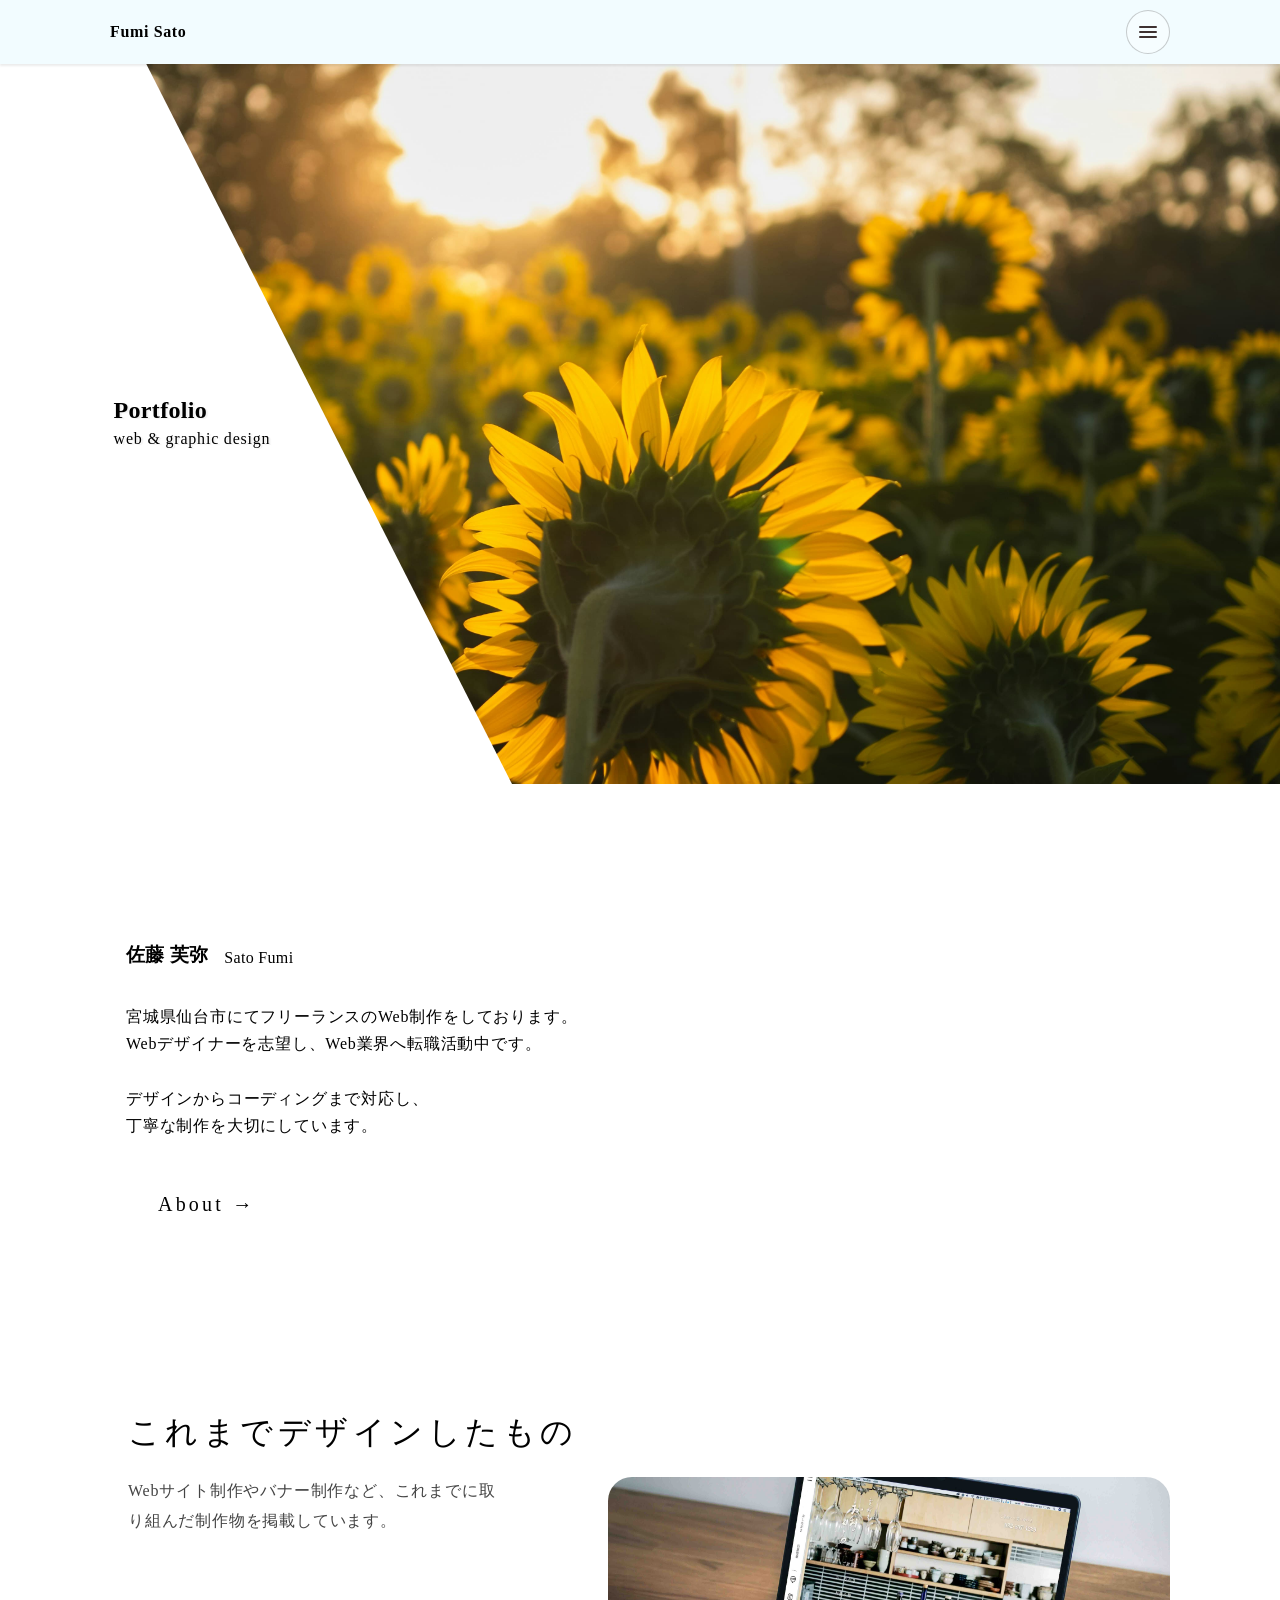
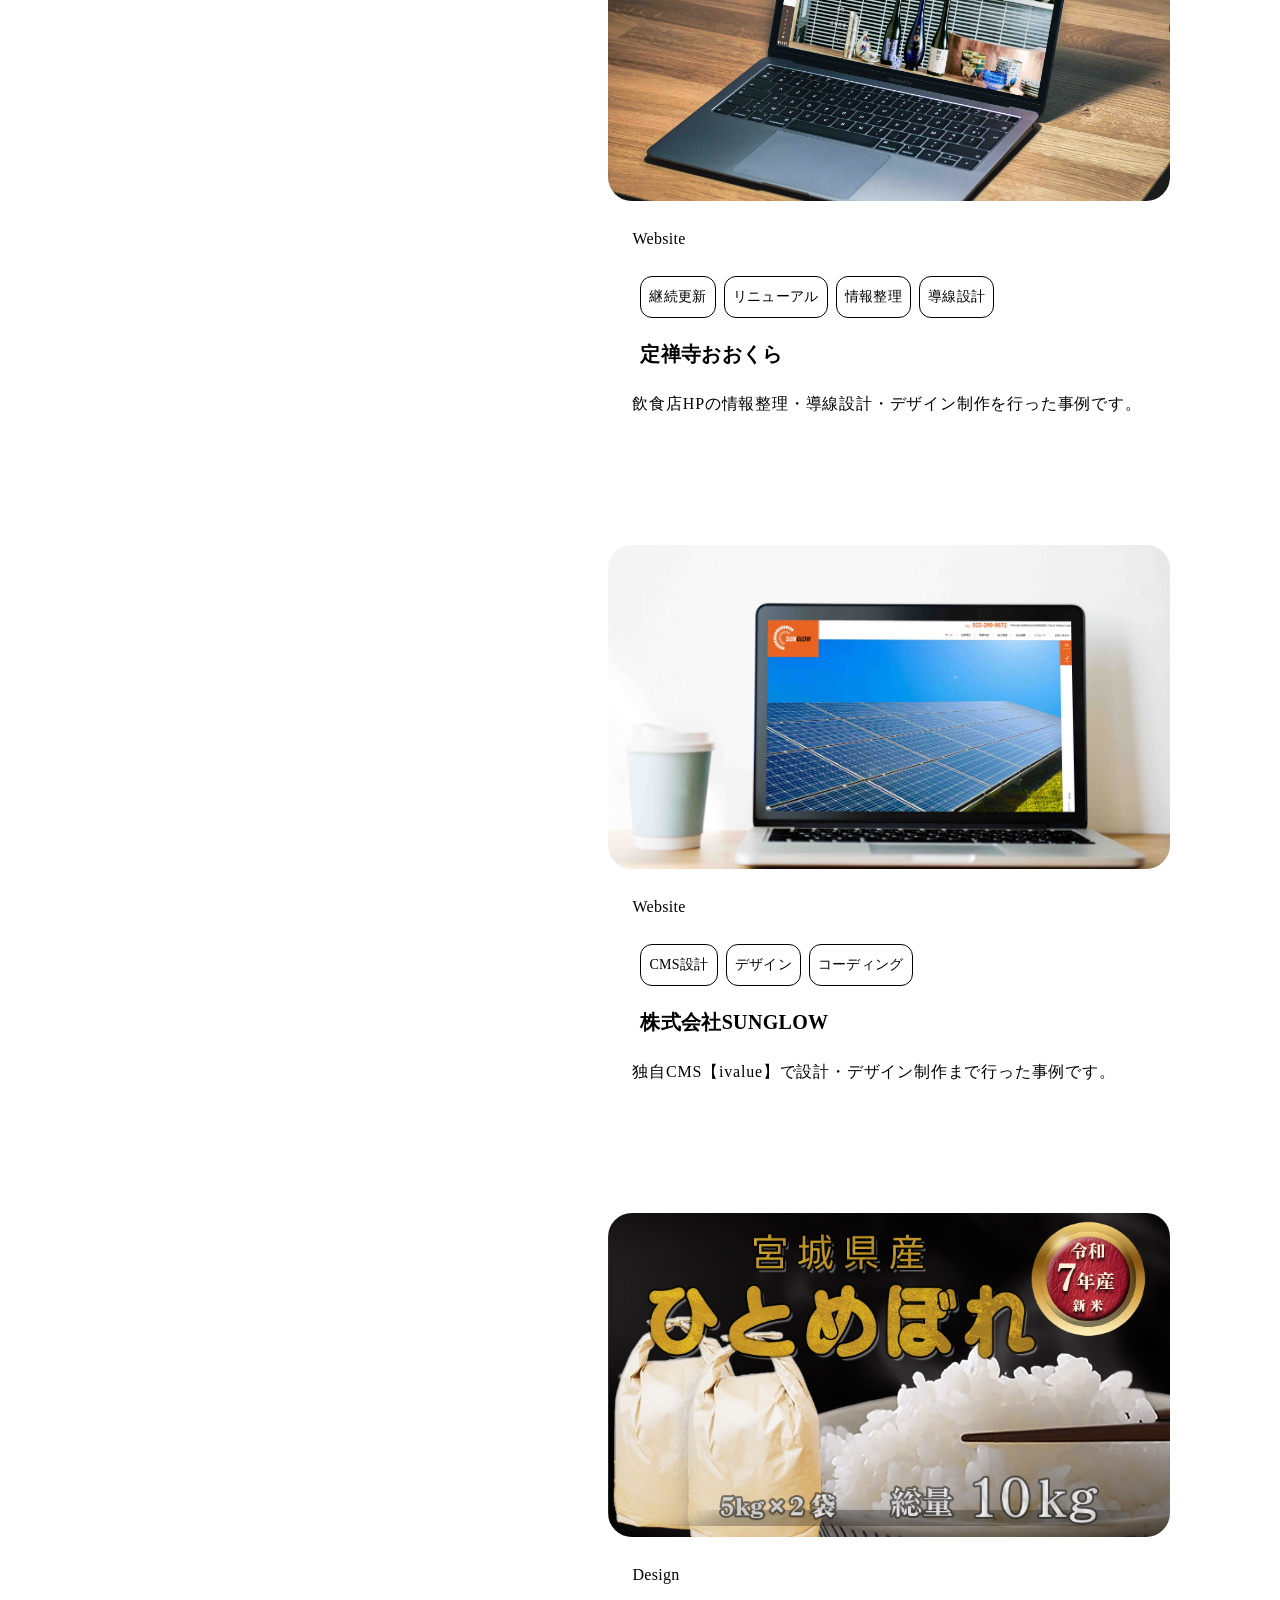
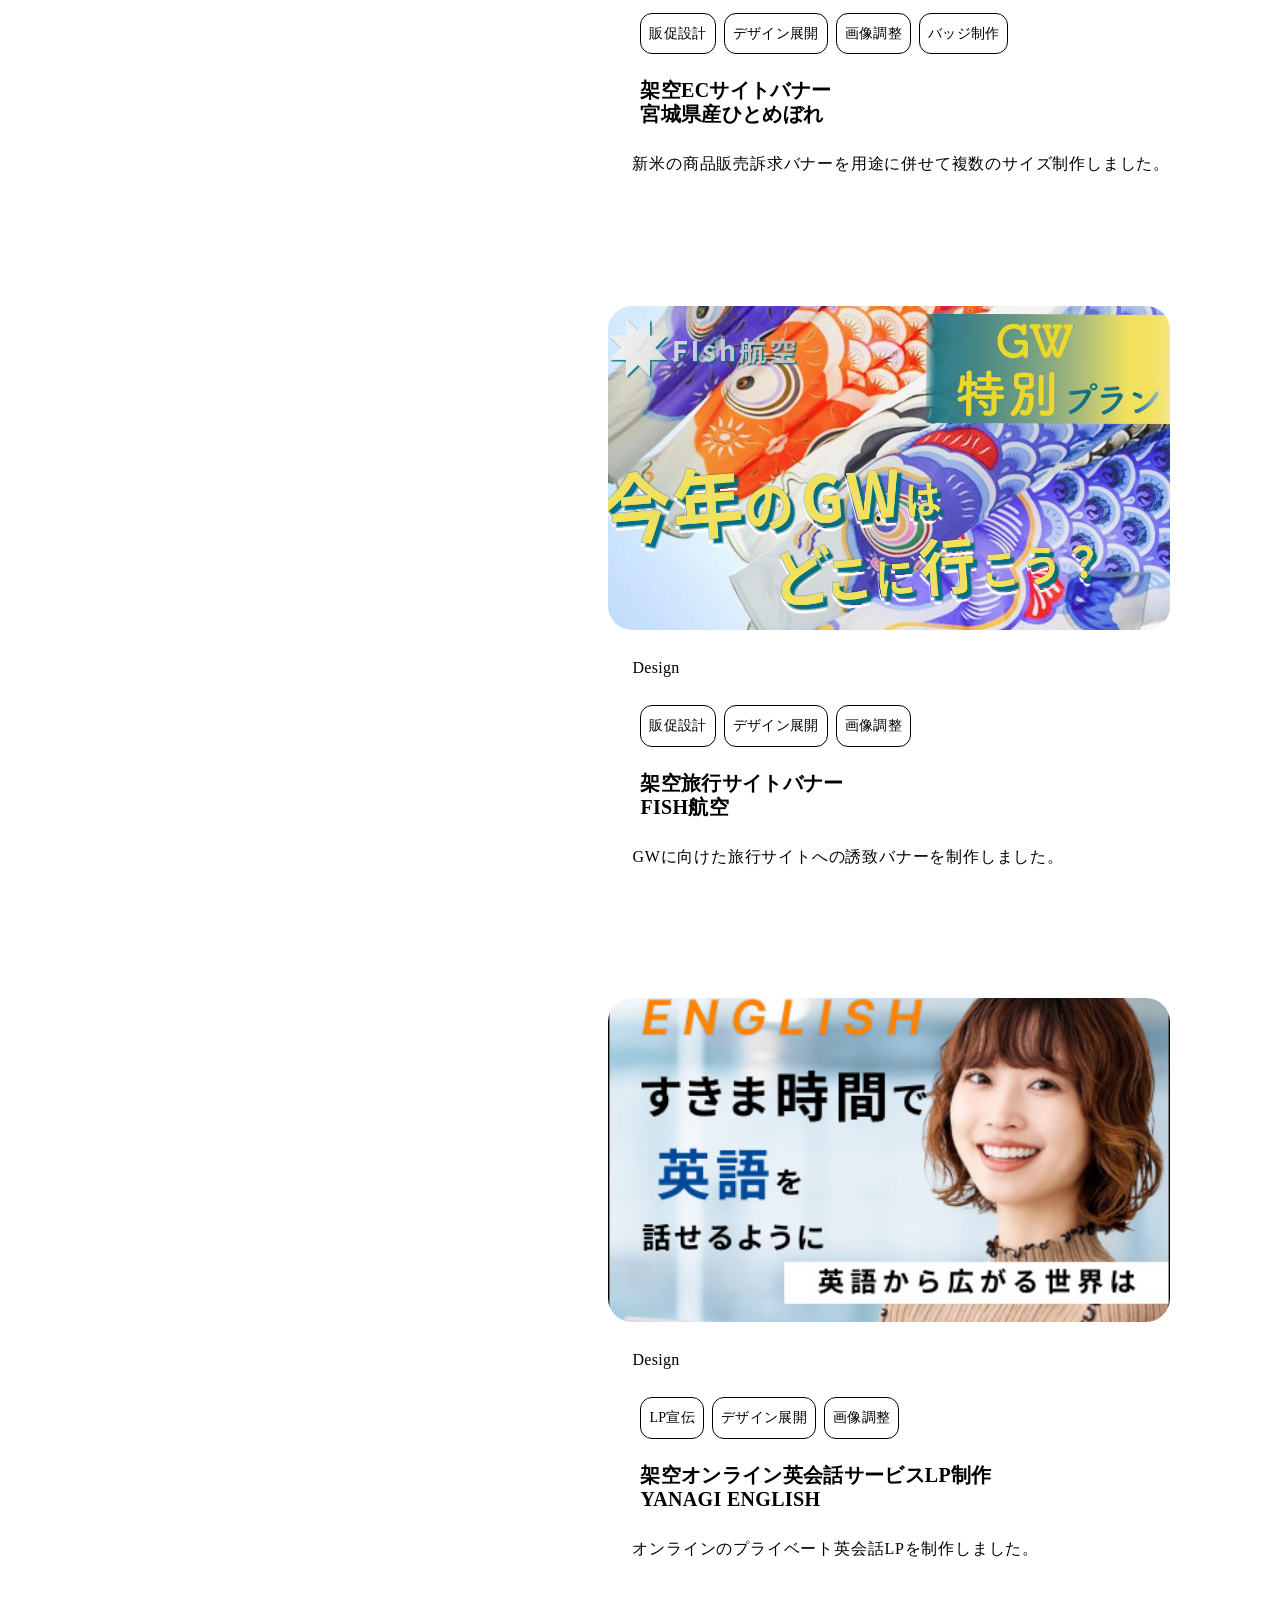
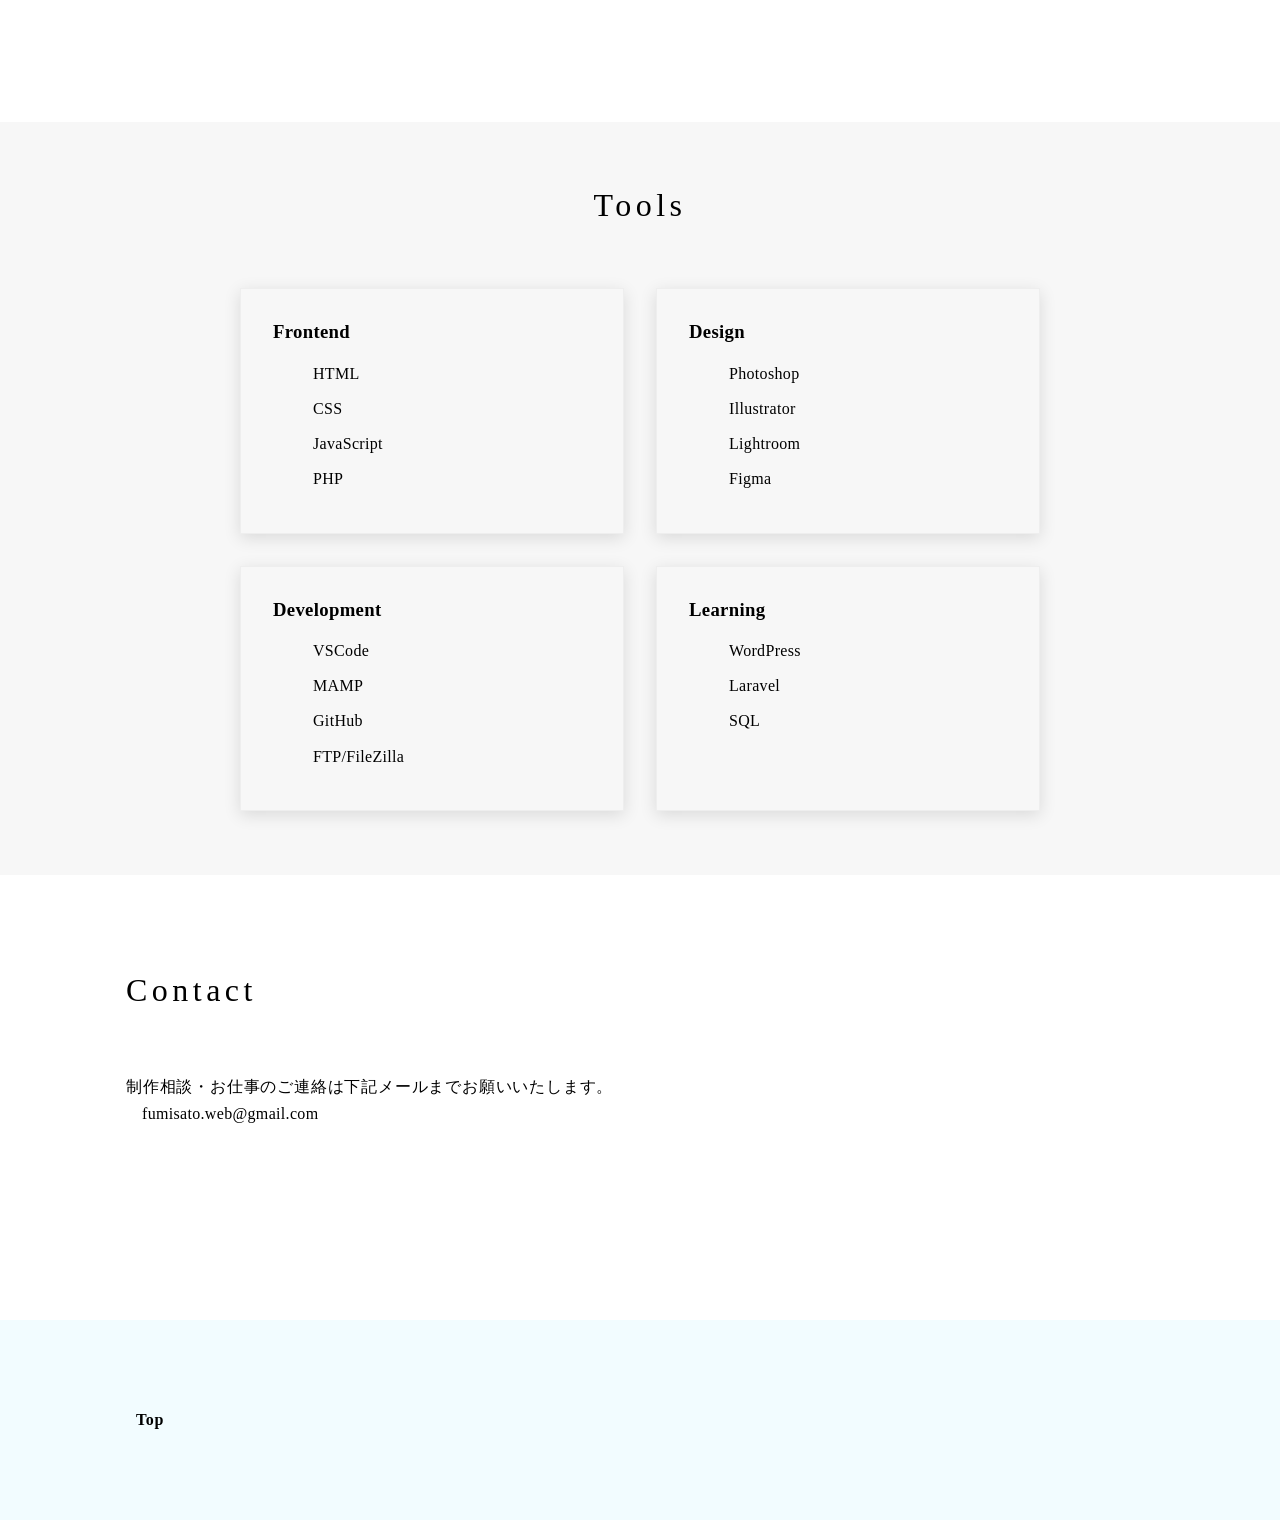
==== commit 61fa4ef1: "20260525_refactor_tools-update" ====
--- a/index.html
+++ b/index.html
@@ -282,6 +282,7 @@
               <li>HTML</li>
               <li>CSS</li>
               <li>JavaScript</li>
+              <li>PHP</li>
             </ul>
           </li>
 
@@ -301,6 +302,7 @@
               <li>VSCode</li>
               <li>MAMP</li>
               <li>GitHub</li>
+              <li>FTP/FileZilla</li>
             </ul>
           </li>
 
@@ -308,7 +310,7 @@
             <h3>Learning</h3>
             <ul>
               <li>WordPress</li>
-              <li>PHP</li>
+
               <li>Laravel</li>
               <li>SQL</li>
             </ul>
--- a/shared/work.css
+++ b/shared/work.css
@@ -23,9 +23,11 @@
 
 .work__left img {
   display: block;
+  width: 100%;
+  height: auto;
+  max-height: 500px;
   margin-inline: auto;
   box-shadow: none;
-  max-height: 400px;
   border-radius: var(--radius-md);
   object-fit: cover;
 }
